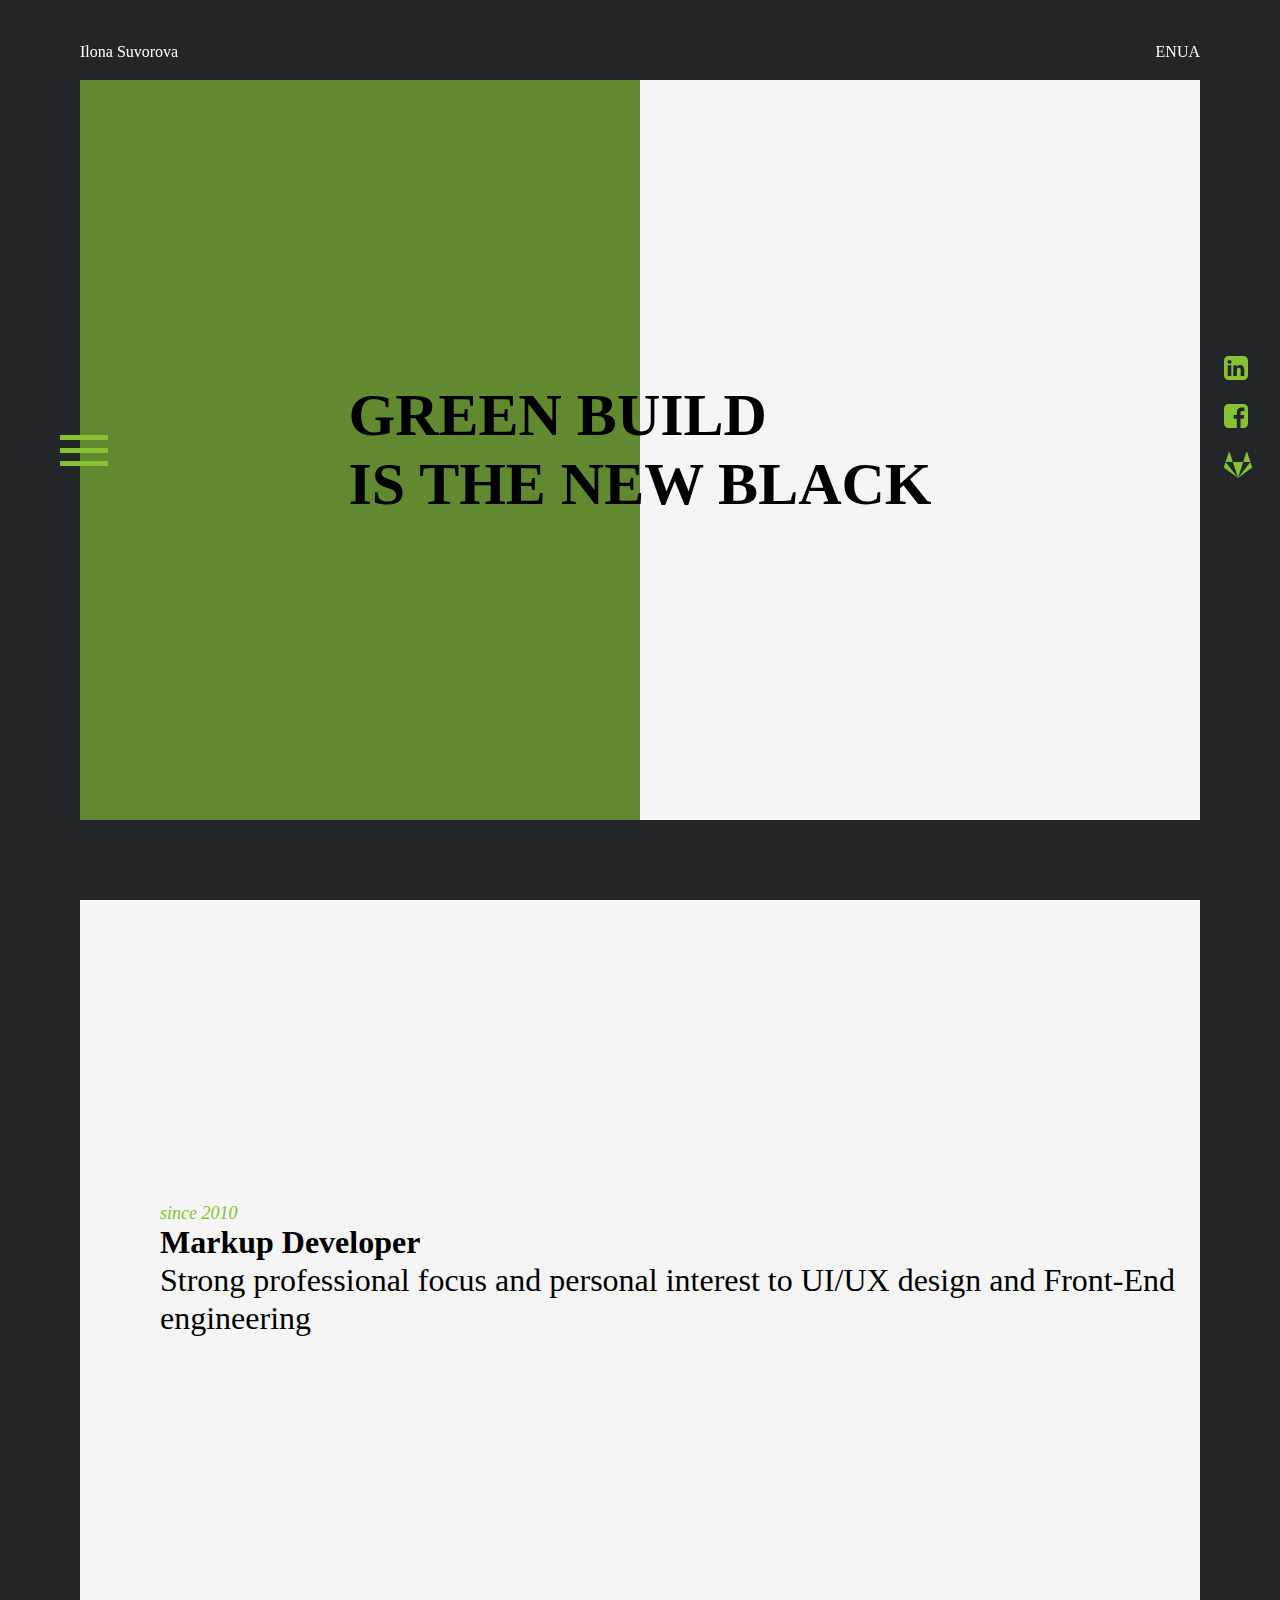
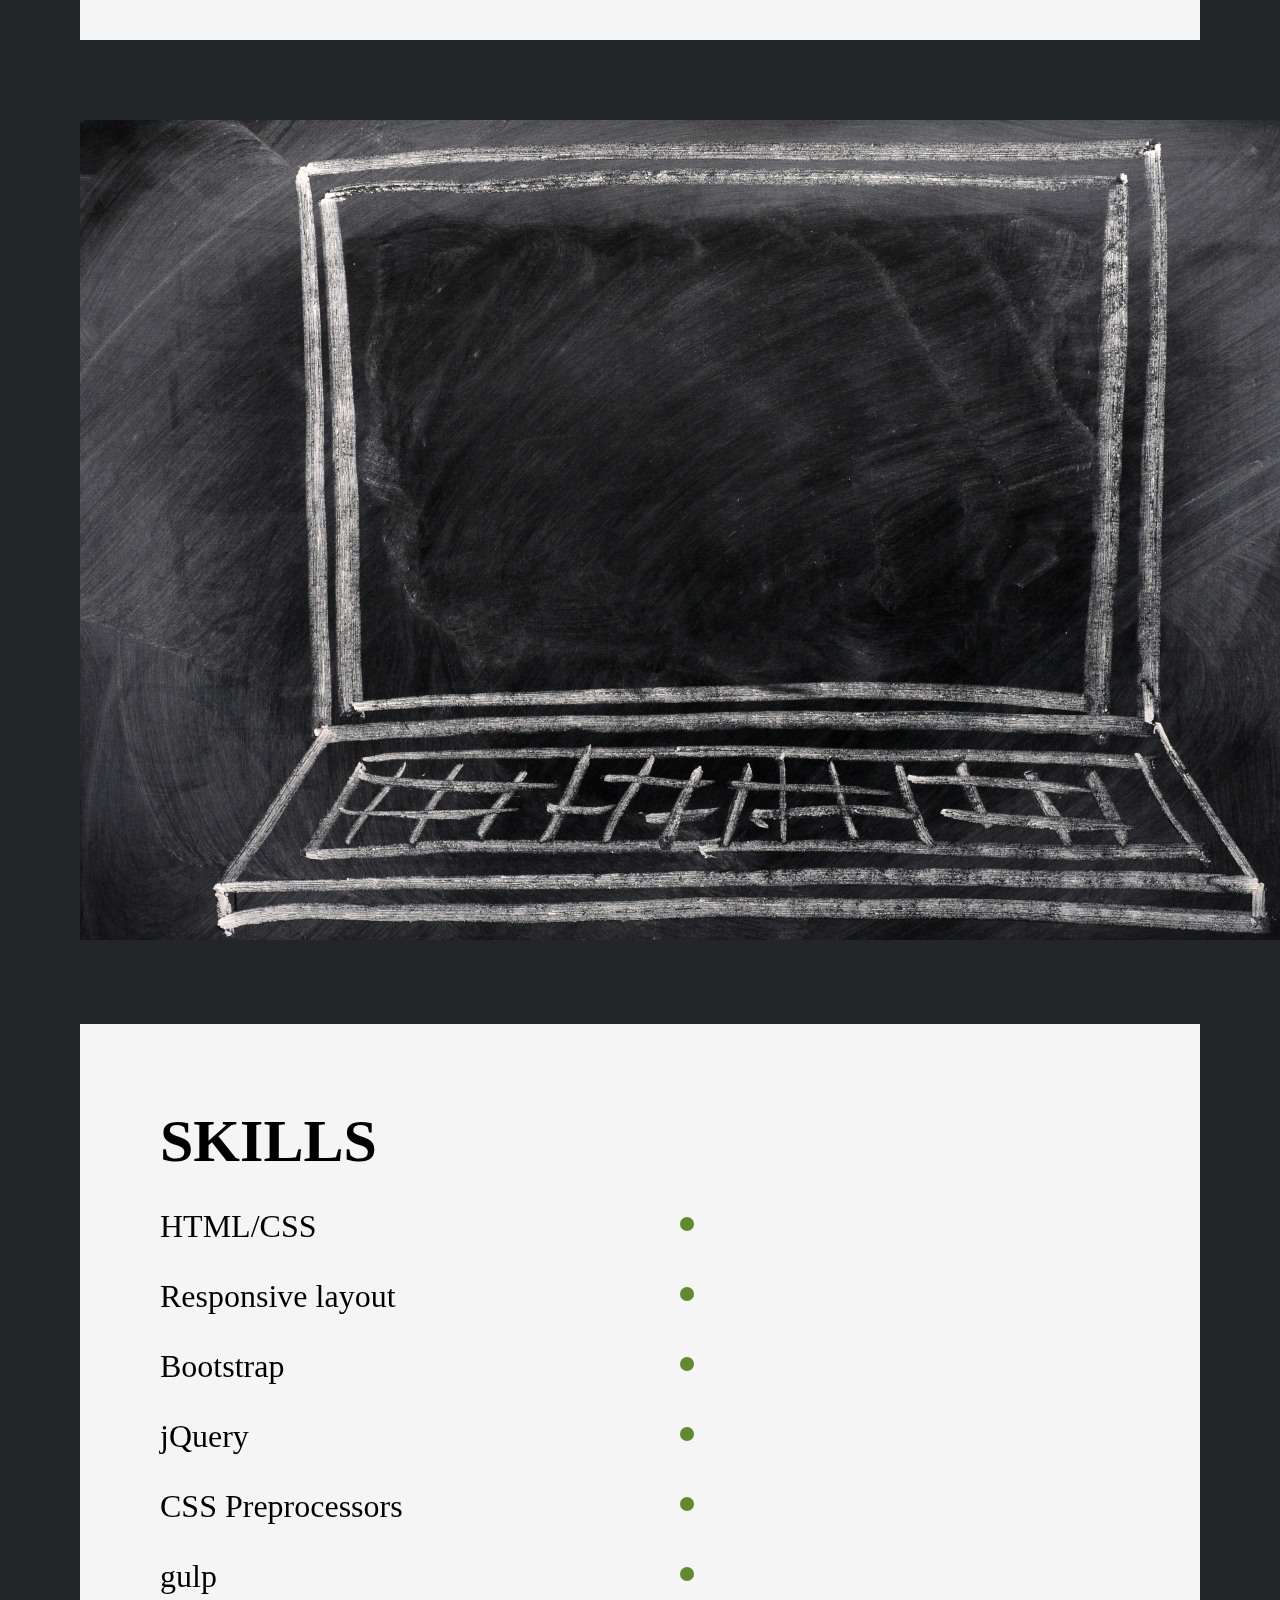
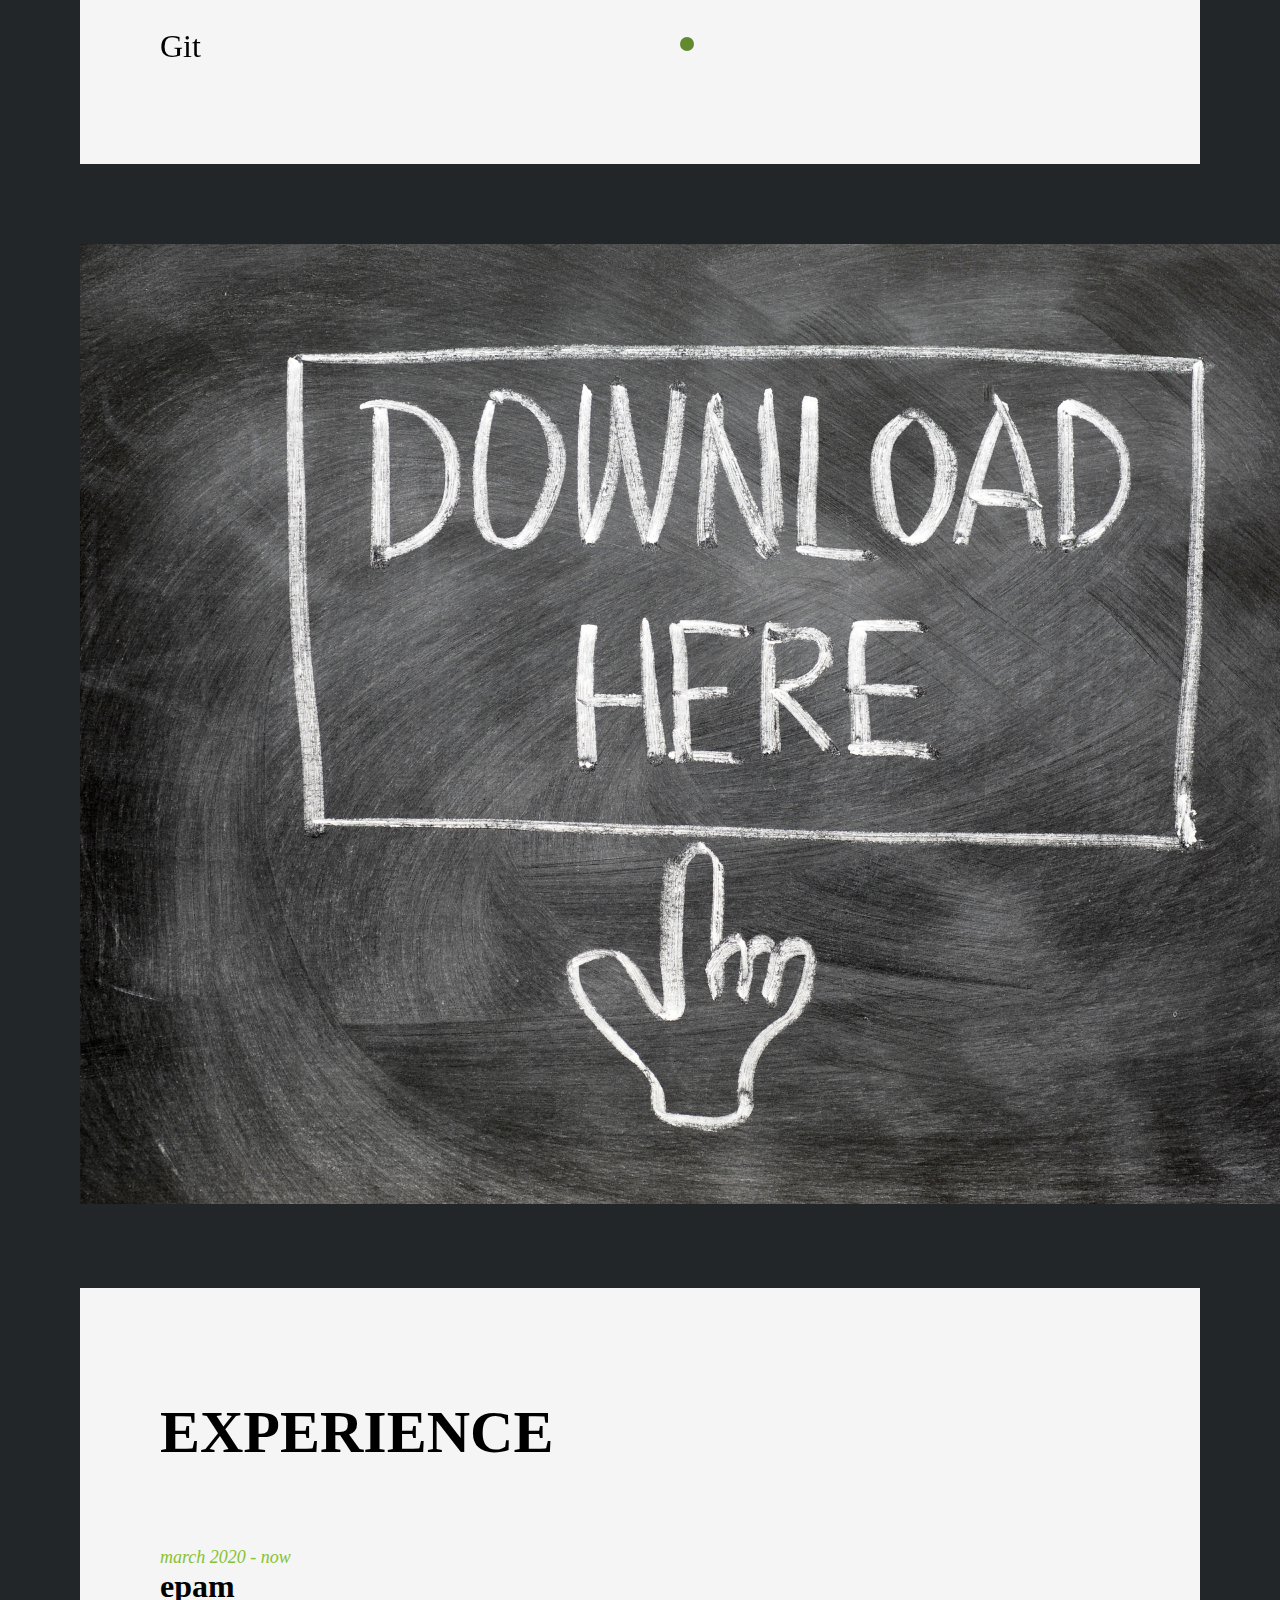
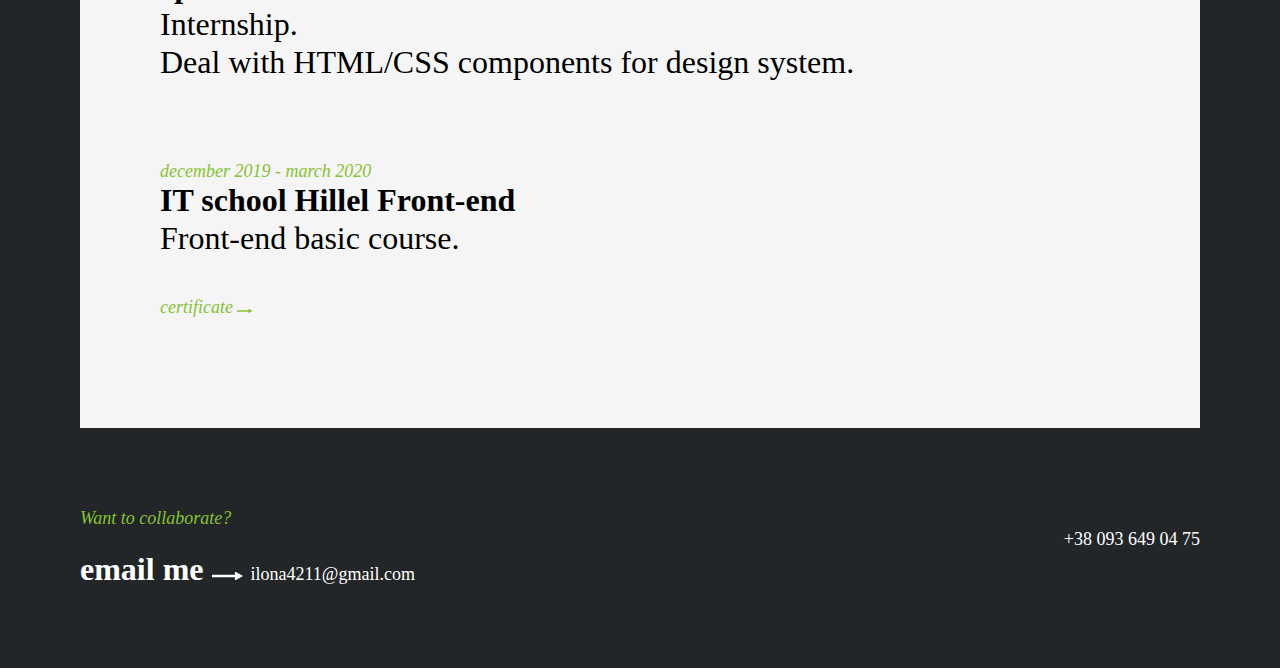
==== index.html @ 16c5c840 "no message" ====
<!DOCTYPE html>
<html>
    <head>
        <title>portfolio</title>
        <meta charset="utf-8">
        <link rel="stylesheet" href="css/style.css">
    </head>
    <body>
    <div class="main" id="main">
    <div class="wrapper wrapper-green wrapper-center">
        <div class="name">Ilona Suvorova</div>
        <div class="lang">
            <a class="" href="#">EN</a>
            <a class="" href="#">UA</a>
        </div>            
        <h1 class="title">
            GREEN BUILD <br>IS THE NEW BLACK
        </h1>
        <div class="nav-block">  
            <div class="logo-nav"><a class="logo" href="#"><img class="logo-img" src="img/Vector.svg" alt="linkedin"></a></div>
            <div class="logo-nav"><a class="logo" href="#"><img class="logo-img" src="img/facebook.svg" alt="facebook"></a></div>
            <div class="logo-nav"><a class="logo" href="#"><img class="logo-img" src="img/Vector2.svg" alt="Vector"></a></div>
        </div>
        <div class="burger" id="burger">
            <button class="btn-burger" id="btn-burger">
                <svg width="48" height="48" viewBox="0 0 48 48" fill="none">
                    <path d="M0 8H48V13H0V8Z" fill="#87C232"/>
                    <path d="M0 21H48V26H0V21Z" fill="#87C232"/>
                    <path d="M48 34H0V39H48V34Z" fill="#87C232"/>
                </svg>
            </button>
            <div class="dropdown">
                <button class="btn-close btn-hidden" id="btn-close">
                    <svg width="48" height="48" viewBox="0 0 48 48" fill="none">
                        <path fill-rule="evenodd" clip-rule="evenodd" d="M23.9996 19.9646L8.79676 4.76172L5.26123 8.29725L20.4641 23.5001L5.26136 38.7029L8.7969 42.2384L23.9996 27.0357L39.2024 42.2384L42.7379 38.7028L27.5352 23.5001L42.738 8.29726L39.2025 4.76173L23.9996 19.9646Z" fill="#87C232"/>
                    </svg>
                </button>
            </div>
                <nav class="nav-burger" id="nav-burger">
                    <div class="content-center">
                        <ul class="nav-list">
                            <li class="nav-item"><a href="#">Skills</a></li>
                            <li class="nav-item"><a href="#">Projects</a></li>
                            <li class="nav-item"><a href="#">Experience</a></li>
                         </ul>
                        <div class="info tel">
                            <a href="tel:+380936490475">+38 093 649 04 75</a></div>
                        <p class="info-txt info-collaborate">Want to collaborate?</p>
                        <p class="info-txt-mail info">email me
                        <img src="img/pfeill.svg" alt="pfeil">
                        <a href="mail:ilona4211@gmail.com">ilona4211@gmail.com</a>
                        </p>
                    </div>

                </nav>
                
         </div>
    </div> 
    <div class="wrapper">
        <div class="content-center">
        <p class="info-txt title-event">since 2010</p>
        <h2 class="title title-min">
            Markup Developer 
        </h2>
        <p class="text">Strong professional focus and personal interest to UI/UX design and Front-End engineering </p>
        </div>
    </div> 
    <div class="img"><img src="img/Depositphotos_156974368_xl-2015 1.png"></div>
    <div class="wrapper">
        <div class="content-center">
            <h1 class="title title-skills">SKILLS</h1>
            <ul class="text-line">
                <li class="text-skills"><a class="text" href="#">HTML/CSS</a></li>
                <li class="text-skills"><a class="text" href="#">Responsive layout</a></li>
                <li class="text-skills"><a class="text" href="#">Bootstrap</a></li>
                <li class="text-skills"><a class="text" href="#">jQuery</a></li>
                <li class="text-skills"><a class="text" href="#">CSS Preprocessors</a></li>
                <li class="text-skills"><a class="text" href="#">gulp</a></li>
                <li class="text-skills"><a class="text" href="#">Git</a></li>
            </ul>
        </div>  
    </div> 
    <div class="img"><img src="img/Rectangle4.png"></div>  
    <div class="wrapper">
        <div class="content-center">
            <h1 class="title title-experience">EXPERIENCE</h1>
            <div class="experience">
                <p class="info-txt title-event">march 2020 - now</p>
                <h2 class="title title-min">
                    epam 
                </h2>
                <p class="text">Internship.<br> Deal with HTML/CSS components for design system.</p>
            </div>
            <div class="experience">
                <p class="info-txt title-event">december 2019 - march 2020</p>
                <h2 class="title title-min">
                    IT school Hillel Front-end
                </h2>
                <p class="text">Front-end basic course.</p>
            </div>
            <p class="info-txt title-event">certificate
                <img src="img/Vector3.svg" alt="pfeil">
            </p>
        </div>
    </div> 
    </div>          
    <footer class="footer">
        <div class="info info-footer">
            <p class="info-txt p-color">Want to collaborate?</p>
            <a href="tel:+380936490475">+38 093 649 04 75</a>
        </div>
        <p class="info-txt-mail info mail-color">email me
        <img src="img/pfeil.svg" alt="pfeil">
        <a href="mail:ilona4211@gmail.com">ilona4211@gmail.com</a>
        </p>
    

    </footer>
        

    <script src="css/index.js"></script>
    </body>
</html>
---- css/style.css ----
*, *:before, *:after {
    box-sizing: border-box;
}
/* http://meyerweb.com/eric/tools/css/reset/ 
   v2.0 | 20110126
   License: none (public domain)
*/
html,
body,
div,
span,
applet,
object,
iframe,
h1,
h2,
h3,
h4,
h5,
h6,
p,
blockquote,
pre,
a,
abbr,
acronym,
address,
big,
cite,
code,
del,
dfn,
em,
img,
ins,
kbd,
q,
s,
samp,
small,
strike,
strong,
sub,
sup,
tt,
var,
b,
u,
i,
center,
dl,
dt,
dd,
ol,
ul,
li,
fieldset,
form,
label,
legend,
table,
caption,
tbody,
tfoot,
thead,
tr,
th,
td,
article,
aside,
canvas,
details,
embed,
figure,
figcaption,
footer,
header,
hgroup,
menu,
nav,
output,
ruby,
section,
summary,
time,
mark,
audio,
video {
  margin: 0;
  padding: 0;
  border: 0;
  font-size: 100%;
  font: inherit;
  vertical-align: baseline;
}
/* HTML5 display-role reset for older browsers */
article,
aside,
details,
figcaption,
figure,
footer,
header,
hgroup,
menu,
nav,
section {
  display: block;
}
ol,
ul {
  list-style: none;
}
blockquote,
q {
  quotes: none;
}
blockquote:before,
blockquote:after,
q:before,
q:after {
  content: "";
  content: none;
}
table {
  border-collapse: collapse;
  border-spacing: 0;
}
a{
  text-decoration: none;
}
body{
  background: #222629;
  position: relative;
}
.wrapper{
  min-height: calc(100vh - 160px);
  background: #F5F5F5;
  margin: 80px;
  

}
.wrapper-green{
  background: linear-gradient(to right, #618930 50%, #F5F5F5 50%);
}
.wrapper-center{
  display: flex;
  justify-content: center;
  align-items: center;
}
.main-nav-open .wrapper{
  padding-left: calc(50% - 80px);
}

.name{
  position: fixed;
  top: 43px;
  left: 80px;
  color: #FFFFFF;
}
.lang{
  display: flex;
  position: fixed;
  top:43px;
  right: 80px;
}
.lang a{
  color: #FFFFFF;
}
.title{
  font-family: 'Barlow Condensed';
  font-weight: 700;
  font-size: 60px;
  
}
.nav-block{
position: fixed;
right: 28px;
top: calc(50vh - 80px - 24px);
}
.logo-nav{
  padding: 10px 0;
}
.btn-burger{
  position: fixed;
  left: 54px;
  top: calc(50vh - 24px);
  background-color: transparent;
  border: none;
  z-index: 10;
}
.btn-close {
  position: fixed;
  left: 6px;
  top: calc(50vh - 24px);
  background-color: transparent;
  border: none;
}
.btn-hidden{
display: none;
}
.nav-burger{
  position: fixed;
  top: 80px;
  left: 80px;
  min-height: calc(100vh - 160px);
  width: calc(50% - 80px);
  background: #618930;
  display: none;
  
}
.nav-burger-show{
  display: block;
}
.content-center{
  min-height: calc(100vh - 160px);
  display: flex;
  flex-direction: column;
  justify-content: center;
  margin-left: 80px;
}
.nav-item a ,.info-txt-mail 
{
  font-family: 'Barlow Condensed';
  font-style: normal;
  font-weight: 700;
  font-size: 32px;
  line-height: 38px;
  color: #272822;
}
.nav-item{
  padding: 16px 0;
}
.tel{
  padding: 80px 0;
}
.info a{
  color: #FFFFFF;
  font-family: 'Raleway';
  font-weight: 400;
  font-size: 18px;
  line-height: 21px;
}
.info-txt{
  font-family: 'Raleway';
  font-style: italic;
  font-weight: 400;
  font-size: 18px;
  line-height: 21px;
  color: #FFFFFF;
}
.info-collaborate{
  padding-bottom: 16px;
}
.title-event{
  color: #87C232;
}
.title-min{
  font-size: 32px;
}
.text{
  font-family: 'Raleway';
  font-style: normal;
  font-weight: 400;
  font-size: 32px;
  line-height: 38px;
  color: #000000;
}
.img {
  max-width: calc(100% - 160px);
  margin: 0 80px;
  
}
.title-skills{
  padding-bottom: 15px;
}
.text-skills{
  padding: 16px 0;
}
.text-skills a{
  position: relative;
}
.text-skills a::before{
  content: "";
  width: 14px;
  height: 14px;
  border-radius: 50%;
  background: #618930;
  position: absolute;
  left: 520px;
  top: 9px;
}
.title-experience{
  padding-bottom: 40px;
}
.experience{
  padding: 40px 0;
}
.footer{
  margin: 0 80px 80px;
}
.p-color{
  color: #87C232;
}
.mail-color{
  color: #FFFFFF;
}
.info-footer{
  display: flex;
 flex-direction:column;
}
.info-footer a{
  align-self: flex-end;
}
@media only screen and (min-width: 768px) and (max-width: 1025px){
  .text-skills a::before{
    left: 320px;
  }
}
@media only screen and (max-width: 767px){

}
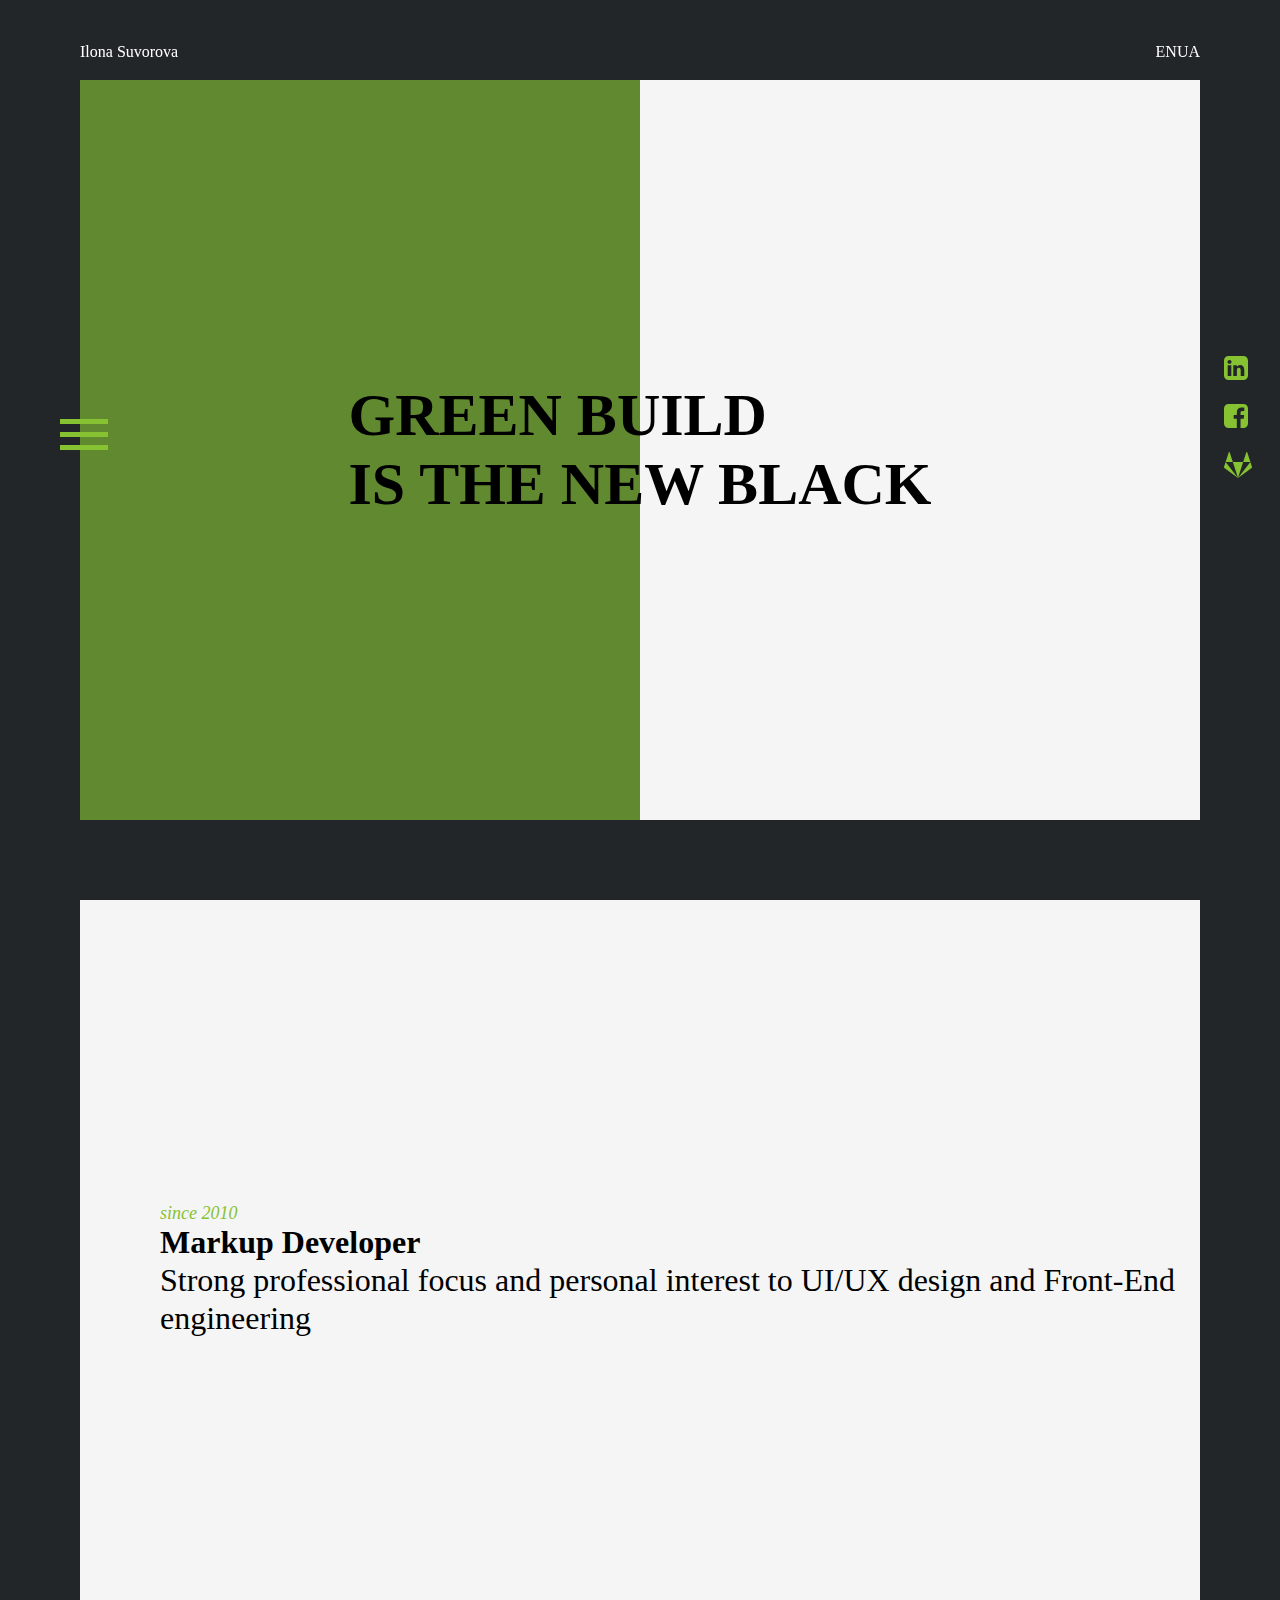
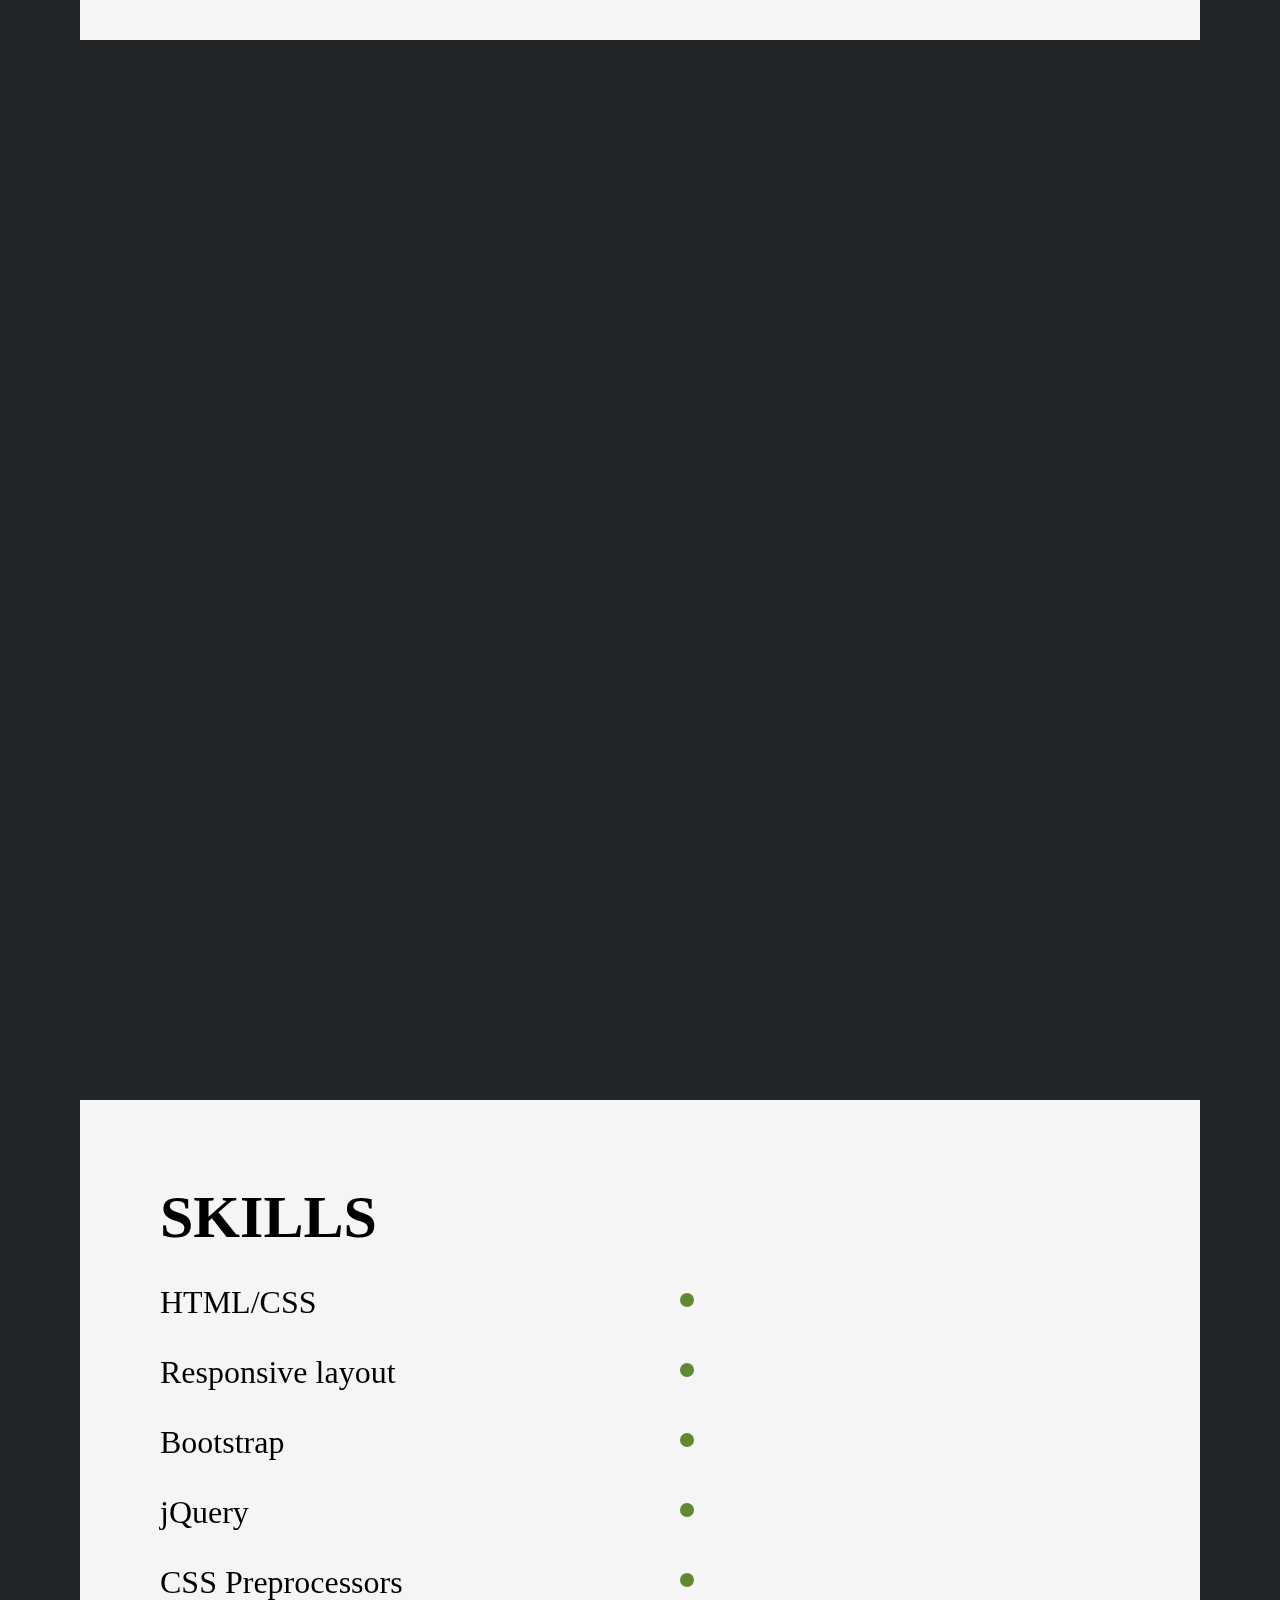
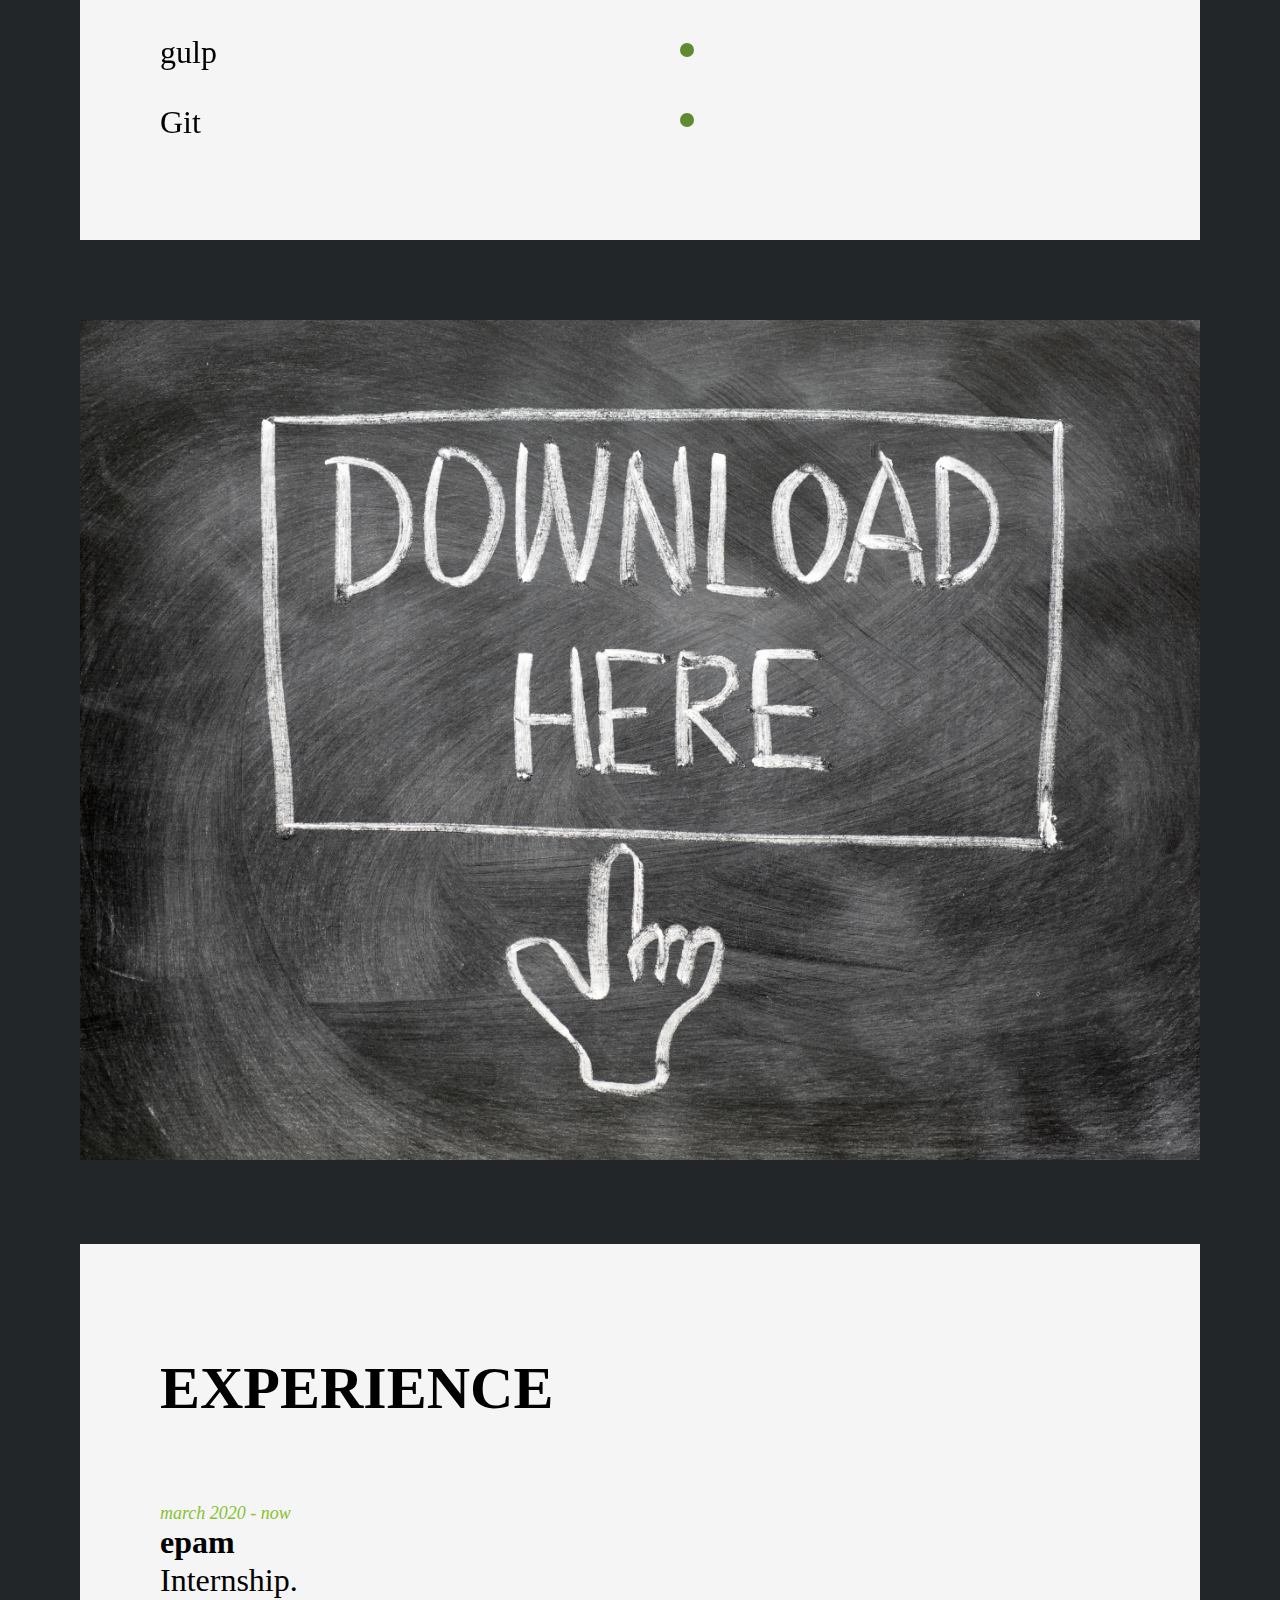
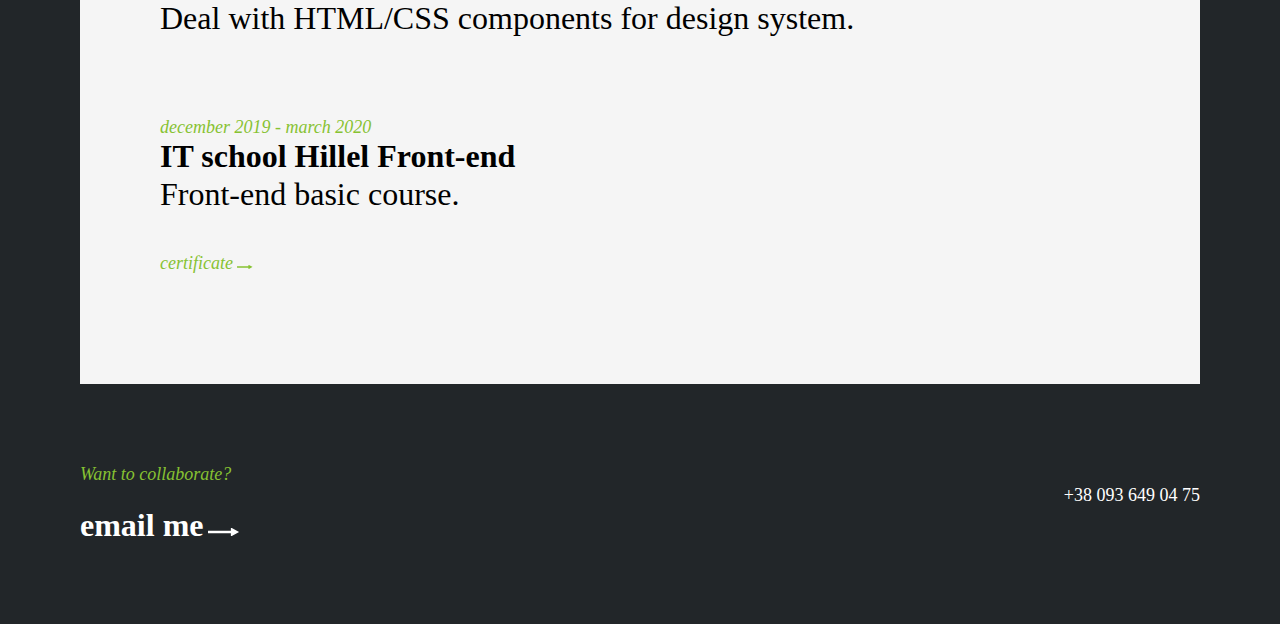
==== commit ea591c0f: "no message" ====
--- a/index.html
+++ b/index.html
@@ -6,7 +6,7 @@
         <link rel="stylesheet" href="css/style.css">
     </head>
     <body>
-    <div class="main" id="main">
+<div class="main" id="main">
     <div class="wrapper wrapper-green wrapper-center">
         <div class="name">Ilona Suvorova</div>
         <div class="lang">
@@ -39,36 +39,38 @@
                 <nav class="nav-burger" id="nav-burger">
                     <div class="content-center">
                         <ul class="nav-list">
-                            <li class="nav-item"><a href="#">Skills</a></li>
-                            <li class="nav-item"><a href="#">Projects</a></li>
-                            <li class="nav-item"><a href="#">Experience</a></li>
+                            <li class="nav-item"><a href="#skills">Skills</a></li>
+                            <li class="nav-item"><a href="#projects">Projects</a></li>
+                            <li class="nav-item"><a href="#experience">Experience</a></li>
                          </ul>
                         <div class="info tel">
                             <a href="tel:+380936490475">+38 093 649 04 75</a></div>
-                        <p class="info-txt info-collaborate">Want to collaborate?</p>
-                        <p class="info-txt-mail info">email me
-                        <img src="img/pfeill.svg" alt="pfeil">
-                        <a href="mail:ilona4211@gmail.com">ilona4211@gmail.com</a>
-                        </p>
+                            <p class="info-txt info-collaborate">Want to collaborate?</p>
+                        
+                            <div><a class="info-txt-mail info" href="mailto:ilona4211@gmail.com">email me</a>
+                            <img src="img/pfeill.svg" alt="pfeil"></div>
                     </div>
 
                 </nav>
                 
          </div>
     </div> 
+</div>  
     <div class="wrapper">
         <div class="content-center">
         <p class="info-txt title-event">since 2010</p>
-        <h2 class="title title-min">
+        <h2 class="title-min">
             Markup Developer 
         </h2>
         <p class="text">Strong professional focus and personal interest to UI/UX design and Front-End engineering </p>
         </div>
     </div> 
-    <div class="img"><img src="img/Depositphotos_156974368_xl-2015 1.png"></div>
+    <div class="img-wrapper">
+        <div class="paralax img-notebook"></div>
+    </div>
     <div class="wrapper">
         <div class="content-center">
-            <h1 class="title title-skills">SKILLS</h1>
+            <h2 class="title-skills" id="skills">SKILLS</h2>
             <ul class="text-line">
                 <li class="text-skills"><a class="text" href="#">HTML/CSS</a></li>
                 <li class="text-skills"><a class="text" href="#">Responsive layout</a></li>
@@ -80,13 +82,38 @@
             </ul>
         </div>  
     </div> 
-    <div class="img"><img src="img/Rectangle4.png"></div>  
+    <div class="img-wrapper" id="img-wrapper">
+    <img class="img-download" id="projects" src="img/Rectangle4.png">
+    </div>
+    <div class="wrapper wrapper-black" id="wrapper-black">
+        <div class="content-center">
+            <h1 class="title-projects">PROJECTS</h1>
+            <div class="projects">
+                <h2 class="title-min title-white">
+                    Mylib
+                </h2>
+                <p class="text text-white">Component library with html and css code examples</p>
+                <a class="info-txt title-event">gitlab
+                    <img src="img/Vector3.svg" alt="pfeil">
+                </a>
+            </div>
+            <div class="projects">
+                <h2 class="title-min title-white">
+                    Adaptive Layout Example
+                </h2>
+                <p class="text text-white">html page with burger menu</p>
+                <a class="info-txt title-event">gitlab
+                    <img src="img/Vector3.svg" alt="pfeil">
+                </a>
+            </div>
+        </div>
+    </div>
     <div class="wrapper">
         <div class="content-center">
-            <h1 class="title title-experience">EXPERIENCE</h1>
+            <h1 class="title-experience" id="experience">EXPERIENCE</h1>
             <div class="experience">
                 <p class="info-txt title-event">march 2020 - now</p>
-                <h2 class="title title-min">
+                <h2 class="title-min">
                     epam 
                 </h2>
                 <p class="text">Internship.<br> Deal with HTML/CSS components for design system.</p>
@@ -103,18 +130,14 @@
             </p>
         </div>
     </div> 
-    </div>          
+           
     <footer class="footer">
         <div class="info info-footer">
             <p class="info-txt p-color">Want to collaborate?</p>
             <a href="tel:+380936490475">+38 093 649 04 75</a>
         </div>
-        <p class="info-txt-mail info mail-color">email me
+        <a class="info-txt-mail info mail-color" href="mailto:ilona4211@gmail.com">email me</a>
         <img src="img/pfeil.svg" alt="pfeil">
-        <a href="mail:ilona4211@gmail.com">ilona4211@gmail.com</a>
-        </p>
-    
-
     </footer>
         
 
--- a/css/style.css
+++ b/css/style.css
@@ -129,6 +129,12 @@
 a{
   text-decoration: none;
 }
+h1,h2,h3,h4,h5,h6{
+  font-family: 'Barlow Condensed';
+  font-style: normal;
+  font-weight: 700;
+  font-size: 60px;
+}
 body{
   background: #222629;
   position: relative;
@@ -167,12 +173,6 @@
 .lang a{
   color: #FFFFFF;
 }
-.title{
-  font-family: 'Barlow Condensed';
-  font-weight: 700;
-  font-size: 60px;
-  
-}
 .nav-block{
 position: fixed;
 right: 28px;
@@ -182,17 +182,17 @@
   padding: 10px 0;
 }
 .btn-burger{
-  position: fixed;
+  position: absolute;
   left: 54px;
-  top: calc(50vh - 24px);
+  top: calc(50vh - 120px);
   background-color: transparent;
   border: none;
   z-index: 10;
 }
 .btn-close {
-  position: fixed;
+  position: absolute;
   left: 6px;
-  top: calc(50vh - 24px);
+  top: calc(50vh - 120px);
   background-color: transparent;
   border: none;
 }
@@ -200,8 +200,8 @@
 display: none;
 }
 .nav-burger{
-  position: fixed;
-  top: 80px;
+  position: absolute;
+  top: 0px;
   left: 80px;
   min-height: calc(100vh - 160px);
   width: calc(50% - 80px);
@@ -266,10 +266,50 @@
   line-height: 38px;
   color: #000000;
 }
-.img {
-  max-width: calc(100% - 160px);
+.img-notebook{
+  background: url("../img/Depositphotos_156974368_xl-2015\ 1.png")
+}
+.img-download{
+  width: 100%;
+}
+/* .img-paralax{
+  background: url("../img/Rectangle4.png");
+} */
+.paralax{
+  width: 100%;
+  height: 100vh;
+  background-attachment: fixed;
+  background-position: center;
+  background-repeat: no-repeat;
+  background-size: cover;
+}
+.wrapper-black{
+  background: #222629;
+  display: none;
+}
+.wrapper-black-show{
+display: block;
+}
+.img-wrapper{
+  min-height: calc(100vh - 160px);
   margin: 0 80px;
-  
+}
+.img-wrapper-hide{
+  display: none;
+}
+.title-projects{
+  color: #618930;
+}
+.projects{
+  padding: 50px 0;
+}
+.title-white{
+  color: #FFFFFF;
+  margin-bottom: 20px;
+}
+.text-white{
+  color: #FFFFFF;
+  margin-bottom: 10px;
 }
 .title-skills{
   padding-bottom: 15px;
@@ -290,6 +330,9 @@
   left: 520px;
   top: 9px;
 }
+.text-skills a::before :hover{
+  transform: translateX(60px);
+}
 .title-experience{
   padding-bottom: 40px;
 }
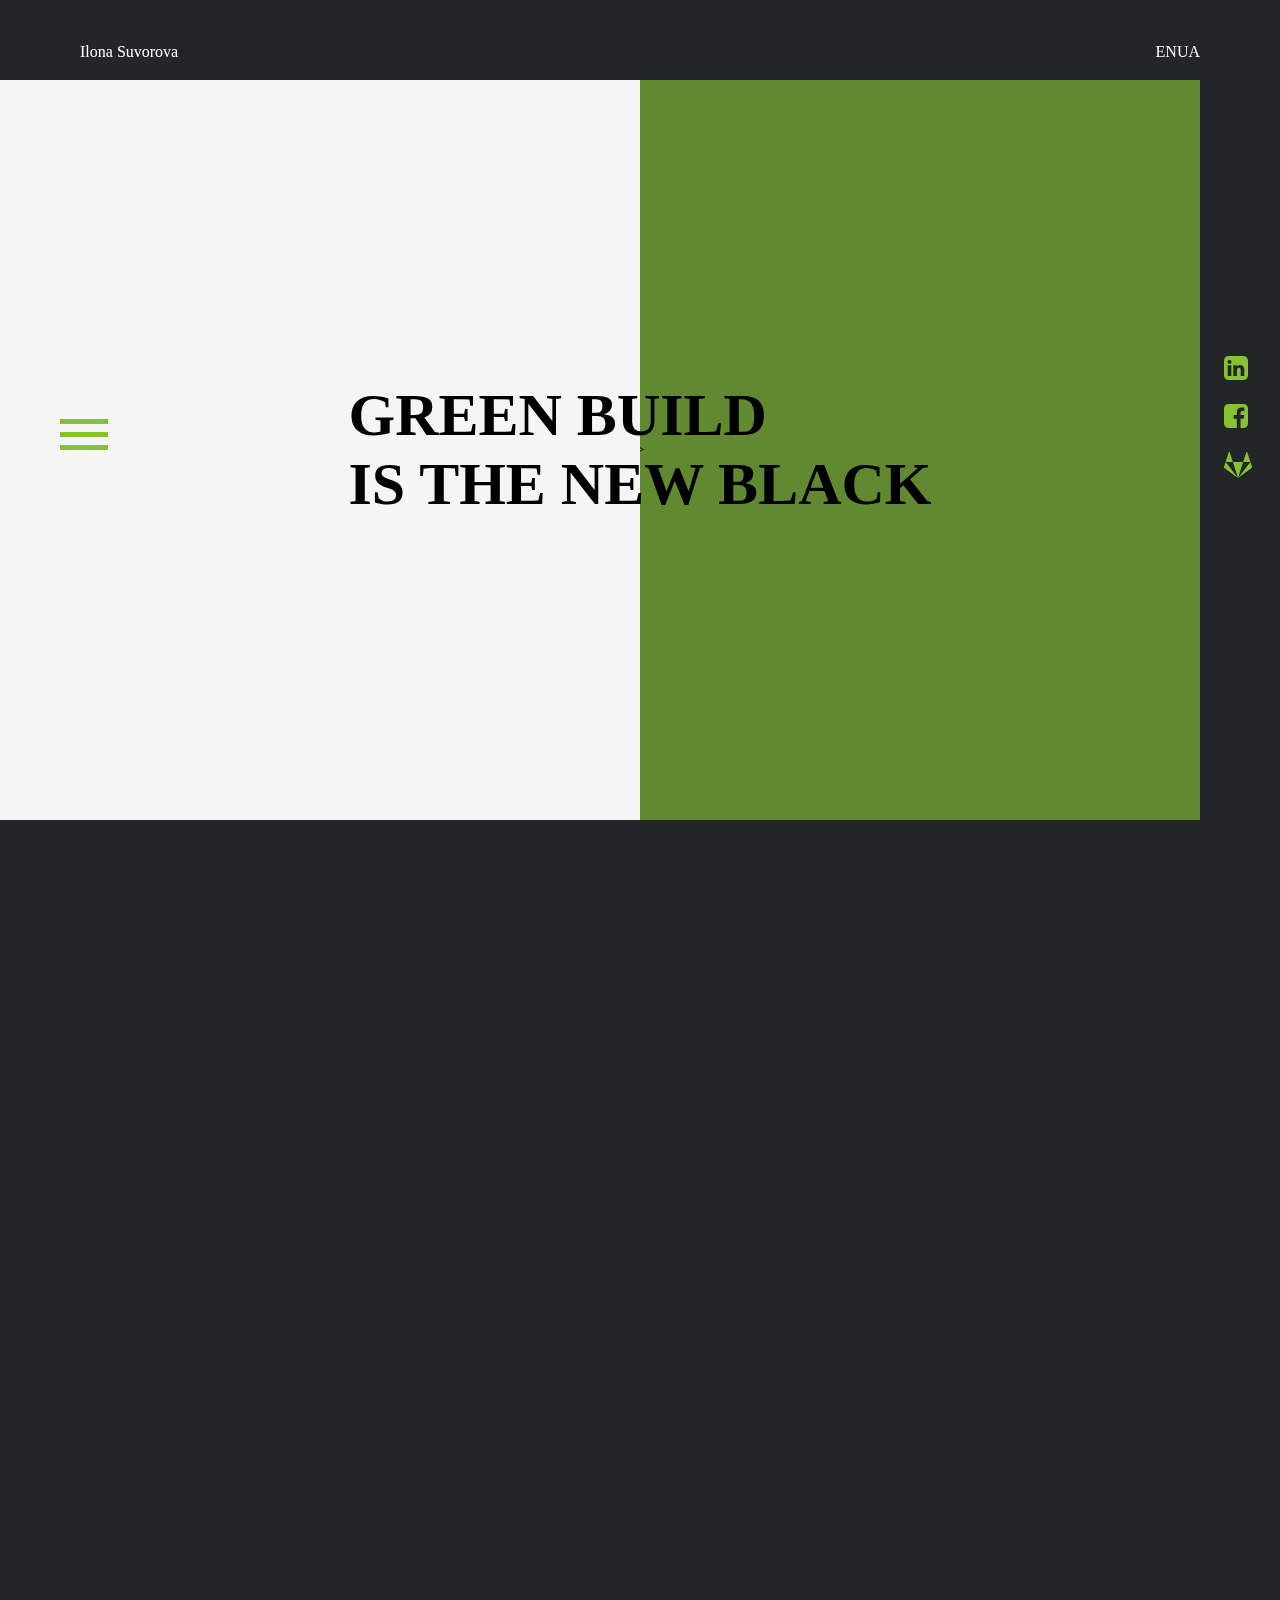
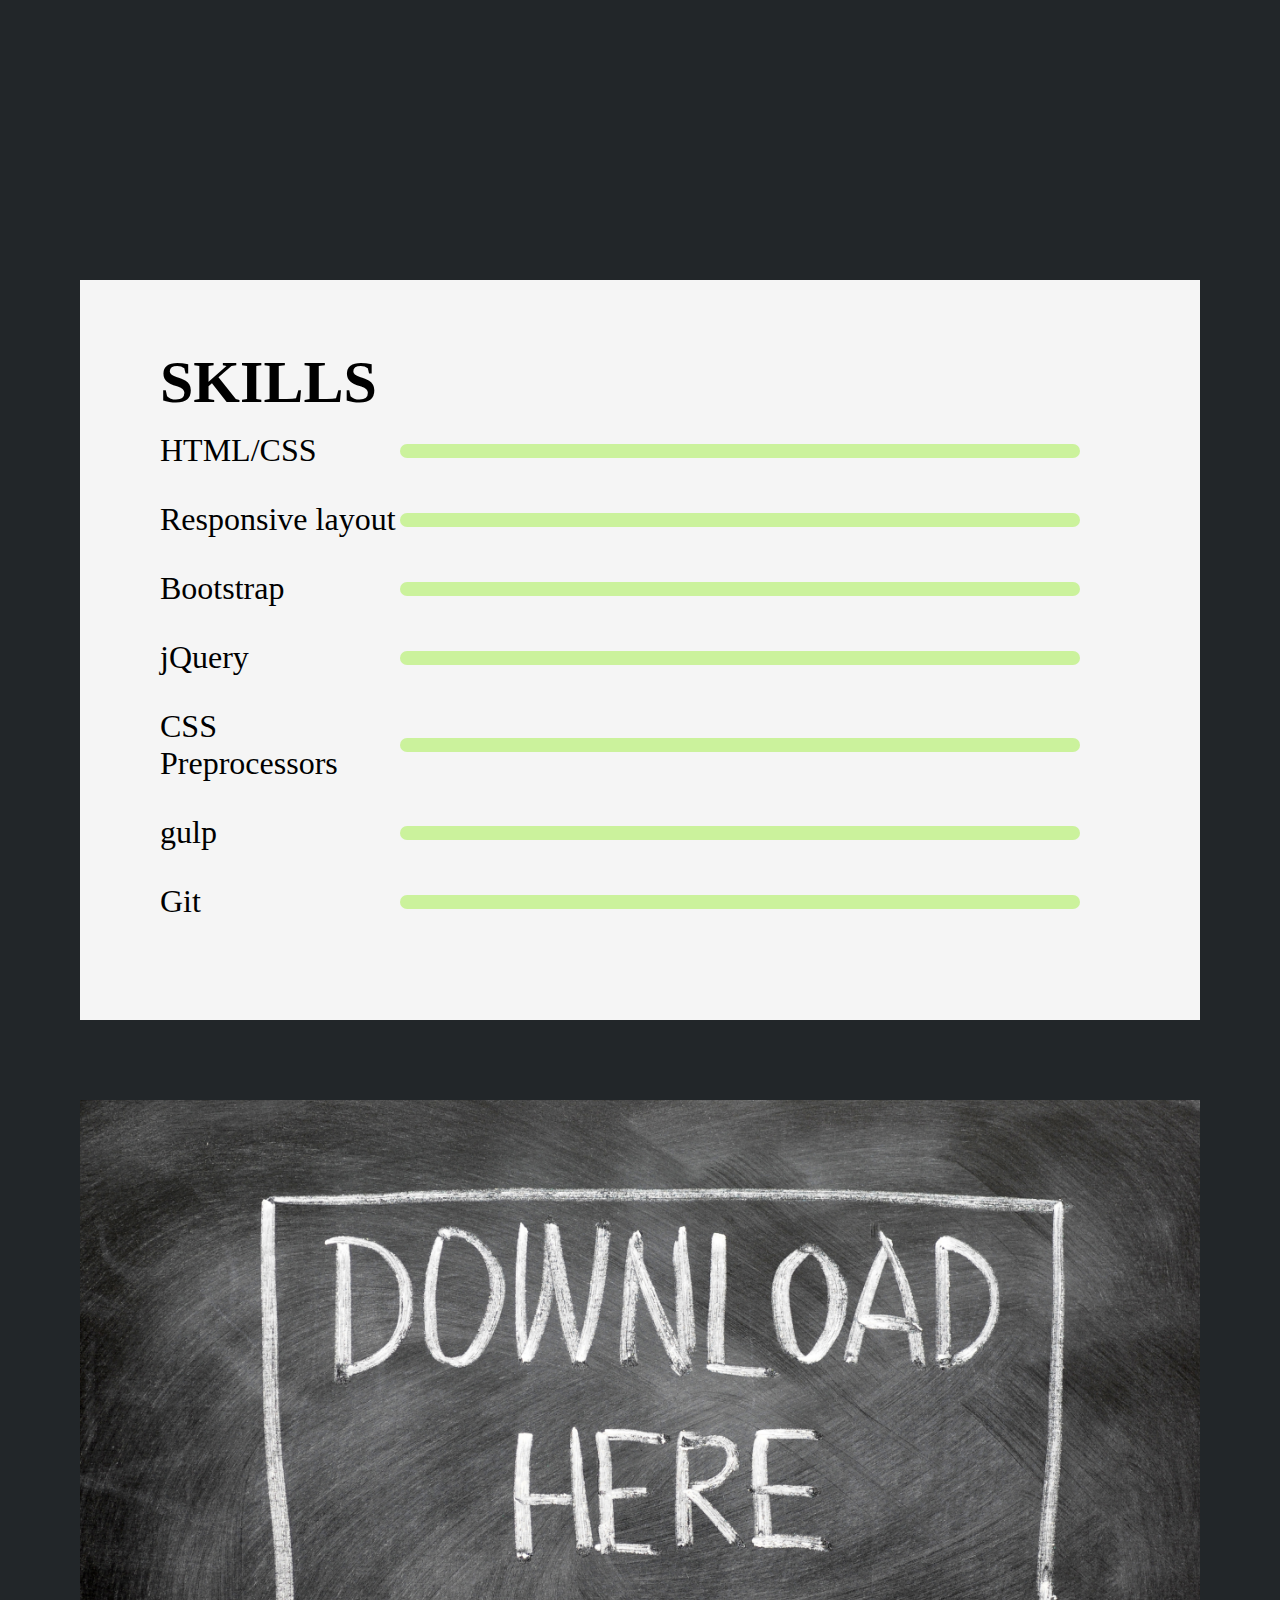
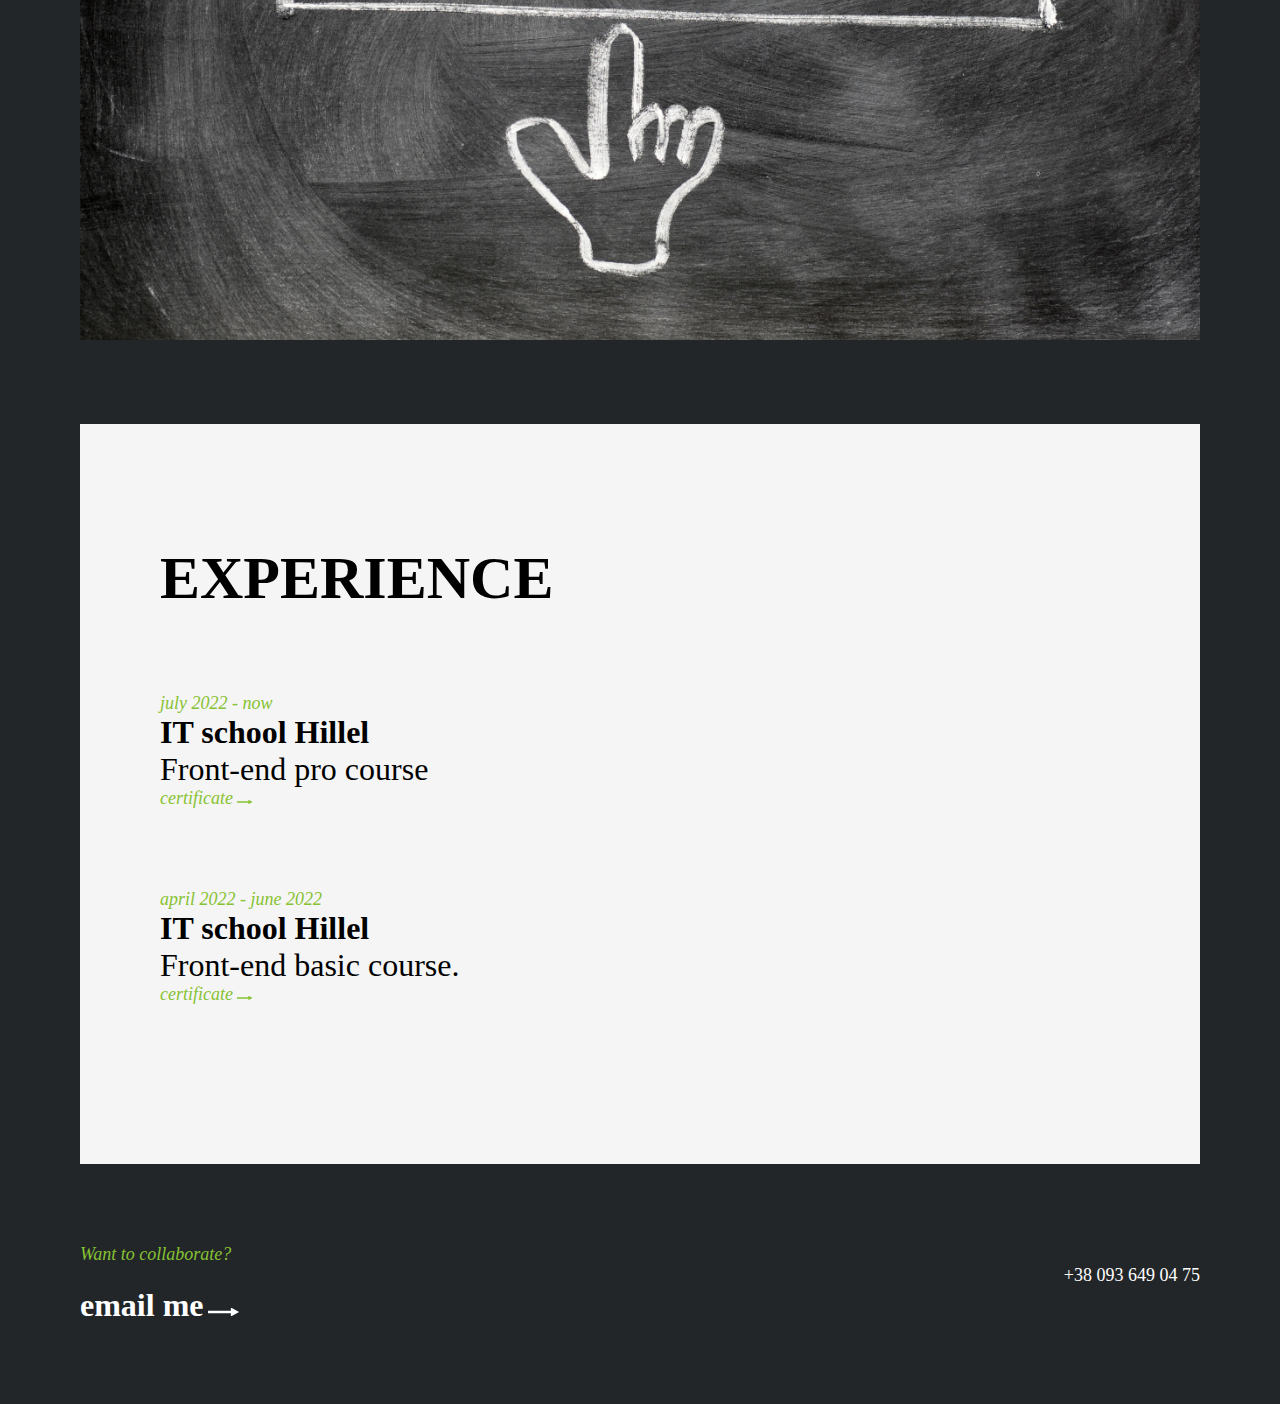
==== commit 435b115f: "no message" ====
--- a/index.html
+++ b/index.html
@@ -12,10 +12,22 @@
         <div class="lang">
             <a class="" href="#">EN</a>
             <a class="" href="#">UA</a>
-        </div>            
+        </div> 
+        <div class="first__title">         
         <h1 class="title">
             GREEN BUILD <br>IS THE NEW BLACK
         </h1>
+        </div>>
+        <div class="first__page">
+        <div class="content-center welcome__page_content">
+            <div class="title-content"><p class="info-txt title-event">since 2022</p>
+            <h2 class="title-min">
+                Markup Developer 
+            </h2>
+            </div>
+            <p class="text">Strong professional focus<br> and personal interest<br>Front-End engineering </p>
+            </div>  
+        </div>
         <div class="nav-block">  
             <div class="logo-nav"><a class="logo" href="#"><img class="logo-img" src="img/Vector.svg" alt="linkedin"></a></div>
             <div class="logo-nav"><a class="logo" href="#"><img class="logo-img" src="img/facebook.svg" alt="facebook"></a></div>
@@ -56,30 +68,54 @@
          </div>
     </div> 
 </div>  
+<div class="img-wrapper">
+    <div class="paralax"></div>
+</div>
     <div class="wrapper">
-        <div class="content-center">
-        <p class="info-txt title-event">since 2010</p>
-        <h2 class="title-min">
-            Markup Developer 
-        </h2>
-        <p class="text">Strong professional focus and personal interest to UI/UX design and Front-End engineering </p>
-        </div>
-    </div> 
-    <div class="img-wrapper">
-        <div class="paralax img-notebook"></div>
-    </div>
-    <div class="wrapper">
-        <div class="content-center">
-            <h2 class="title-skills" id="skills">SKILLS</h2>
-            <ul class="text-line">
-                <li class="text-skills"><a class="text" href="#">HTML/CSS</a></li>
-                <li class="text-skills"><a class="text" href="#">Responsive layout</a></li>
-                <li class="text-skills"><a class="text" href="#">Bootstrap</a></li>
-                <li class="text-skills"><a class="text" href="#">jQuery</a></li>
-                <li class="text-skills"><a class="text" href="#">CSS Preprocessors</a></li>
-                <li class="text-skills"><a class="text" href="#">gulp</a></li>
-                <li class="text-skills"><a class="text" href="#">Git</a></li>
-            </ul>
+        <div class="content-center skills-block" id="skills">
+            <h2 class="title-skills">SKILLS</h2>
+            <div class="skill">
+                <span class="text">HTML/CSS</span>
+                <div class="skill__bar">
+                    <div class="skill__bar_per" style="width: 95%"></div>
+                </div>  
+            </div>
+            <div class="skill">
+                <span class="text">Responsive layout</span>
+                <div class="skill__bar">
+                    <div class="skill__bar_per" style="width: 80%"></div>
+                </div>
+            </div>
+            <div class="skill">
+                <span class="text">Bootstrap</span>
+                <div class="skill__bar">
+                    <div class="skill__bar_per wow" style="width: 75%"></div>
+                </div>
+            </div>
+            <div class="skill">
+                <span class="text">jQuery</span>
+                <div class="skill__bar">
+                    <div class="skill__bar_per wow" style="width: 60%"></div>
+                </div>
+            </div>
+            <div class="skill">
+                <span class="text">CSS Preprocessors</span>
+                <div class="skill__bar">
+                    <div class="skill__bar_per" style="width: 85%"></div>
+                </div>
+            </div>
+            <div class="skill">
+                <span class="text">gulp</span>
+                <div class="skill__bar">
+                    <div class="skill__bar_per" style="width: 60%"></div>
+                </div>
+            </div>
+            <div class="skill">
+                <span class="text">Git</span>
+                <div class="skill__bar">
+                    <div class="skill__bar_per" style="width: 85%"></div>
+                </div>
+            </div>
         </div>  
     </div> 
     <div class="img-wrapper" id="img-wrapper">
@@ -112,22 +148,27 @@
         <div class="content-center">
             <h1 class="title-experience" id="experience">EXPERIENCE</h1>
             <div class="experience">
-                <p class="info-txt title-event">march 2020 - now</p>
+                <p class="info-txt title-event">july 2022 - now</p>
                 <h2 class="title-min">
-                    epam 
-                </h2>
-                <p class="text">Internship.<br> Deal with HTML/CSS components for design system.</p>
-            </div>
+                    IT school Hillel 
+                </h2>
+                <p class="text">Front-end pro course</p>
+                <p class="info-txt title-event">certificate
+                    <img src="img/Vector3.svg" alt="pfeil">
+                </p>
+            </div>
+           
             <div class="experience">
-                <p class="info-txt title-event">december 2019 - march 2020</p>
+                <p class="info-txt title-event">april 2022 - june 2022</p>
                 <h2 class="title title-min">
-                    IT school Hillel Front-end
+                    IT school Hillel
                 </h2>
                 <p class="text">Front-end basic course.</p>
-            </div>
-            <p class="info-txt title-event">certificate
-                <img src="img/Vector3.svg" alt="pfeil">
-            </p>
+                <p class="info-txt title-event">certificate
+                    <img src="img/Vector3.svg" alt="pfeil">
+                </p>
+            </div>
+            
         </div>
     </div> 
            
@@ -140,7 +181,21 @@
         <img src="img/pfeil.svg" alt="pfeil">
     </footer>
         
-
+    <script type="text/javascript" src="jquery.js"></script>
+    <script type="text/javascript">
+        $(document).ready(function() {
+        var windowHeight = $(window).height();
+        $(document).on('scroll', function() {
+            $('.skills-block').each(function() {
+            var self = $(this),
+                height = self.offset().top + self.height() / 2 - windowHeight / 2;
+            if ($(document).scrollTop() >= height) {
+                self.addClass('active');
+            }
+            });
+        });
+        });
+    </script>
     <script src="css/index.js"></script>
     </body>
 </html>--- a/css/style.css
+++ b/css/style.css
@@ -143,19 +143,21 @@
   min-height: calc(100vh - 160px);
   background: #F5F5F5;
   margin: 80px;
+  z-index: 9;
   
 
 }
 .wrapper-green{
-  background: linear-gradient(to right, #618930 50%, #F5F5F5 50%);
-}
+  background: linear-gradient(to right,#F5F5F5  50%, #618930 50%);
+}
+
 .wrapper-center{
   display: flex;
   justify-content: center;
   align-items: center;
 }
 .main-nav-open .wrapper{
-  padding-left: calc(50% - 80px);
+  padding-left: 50%;
 }
 
 .name{
@@ -212,12 +214,68 @@
 .nav-burger-show{
   display: block;
 }
+
+.first__title{
+z-index: 2;
+position: absolute;
+-webkit-animation: title-change 2.5s linear;
+          animation: title-change 2.5s linear;
+  -webkit-animation-fill-mode: forwards;
+          animation-fill-mode: forwards;
+  -webkit-animation-delay: 2s;
+          animation-delay: 2s;
+ }
+ @-webkit-keyframes title-change {
+  100% {
+    opacity: 0;
+    transform: translateX(100%);
+  }
+}
+
+@keyframes title-change {
+  100% {
+    opacity: 0;
+    transform: translateX(100%);
+  }
+}
+ 
+.first__page {
+  position: absolute;
+  top: 0;
+  height: calc(100vh - 160px);
+  width: calc(100% - 160px);
+  margin: 0 80px;
+  background: #F5F5F5;
+  left: calc(-50% + 80px);
+  text-align: left;
+  -webkit-animation: page-change 2.5s linear;
+          animation: page-change 2.5s linear;
+  -webkit-animation-fill-mode: forwards;
+          animation-fill-mode: forwards;
+  -webkit-animation-delay: 2s;
+          animation-delay: 2s;
+  transition-duration: 2s;
+}
+@-webkit-keyframes page-change {
+  80%, 100% {
+    transform: translateX(50%);
+  }
+}
+
+@keyframes page-change {
+  80%, 100% {
+    transform: translateX(50%);
+  }
+}
 .content-center{
   min-height: calc(100vh - 160px);
   display: flex;
   flex-direction: column;
   justify-content: center;
-  margin-left: 80px;
+  margin: 0 80px 0 80px;
+}
+.title-content{
+  padding-bottom: 20px;
 }
 .nav-item a ,.info-txt-mail 
 {
@@ -263,20 +321,14 @@
   font-style: normal;
   font-weight: 400;
   font-size: 32px;
-  line-height: 38px;
   color: #000000;
 }
-.img-notebook{
-  background: url("../img/Depositphotos_156974368_xl-2015\ 1.png")
-}
+
 .img-download{
   width: 100%;
 }
-/* .img-paralax{
-  background: url("../img/Rectangle4.png");
-} */
 .paralax{
-  width: 100%;
+  background: url("../img/Depositphotos_156974368_xl-2015\ 1.png");
   height: 100vh;
   background-attachment: fixed;
   background-position: center;
@@ -314,7 +366,43 @@
 .title-skills{
   padding-bottom: 15px;
 }
-.text-skills{
+
+.skill {
+  display: flex;
+  align-items: center;
+  justify-content: space-between;
+  margin: 0 40px 32px 0;
+}
+.skill__bar {
+  height: 14px;
+  background-color: #cbf29c;
+  border-radius: 7px;
+  max-width: 680px;
+  width: 100%;
+}
+.active .skill__bar_per {
+  height: 14px;
+  background-color: #618930;
+  max-width: 680px;
+  border-radius: 7px;
+  width: 100%;
+  -webkit-animation: progress-bar 5s;
+          animation: progress-bar 5s;
+}
+@-webkit-keyframes progress-bar {
+  0% {
+    width: 14px;
+    height: 14px;
+  }
+}
+
+@keyframes progress-bar {
+  0% {
+    width: 14px;
+    height: 14px;
+  }
+}
+/* .text-skills{
   padding: 16px 0;
 }
 .text-skills a{
@@ -329,7 +417,7 @@
   position: absolute;
   left: 520px;
   top: 9px;
-}
+} */
 .text-skills a::before :hover{
   transform: translateX(60px);
 }
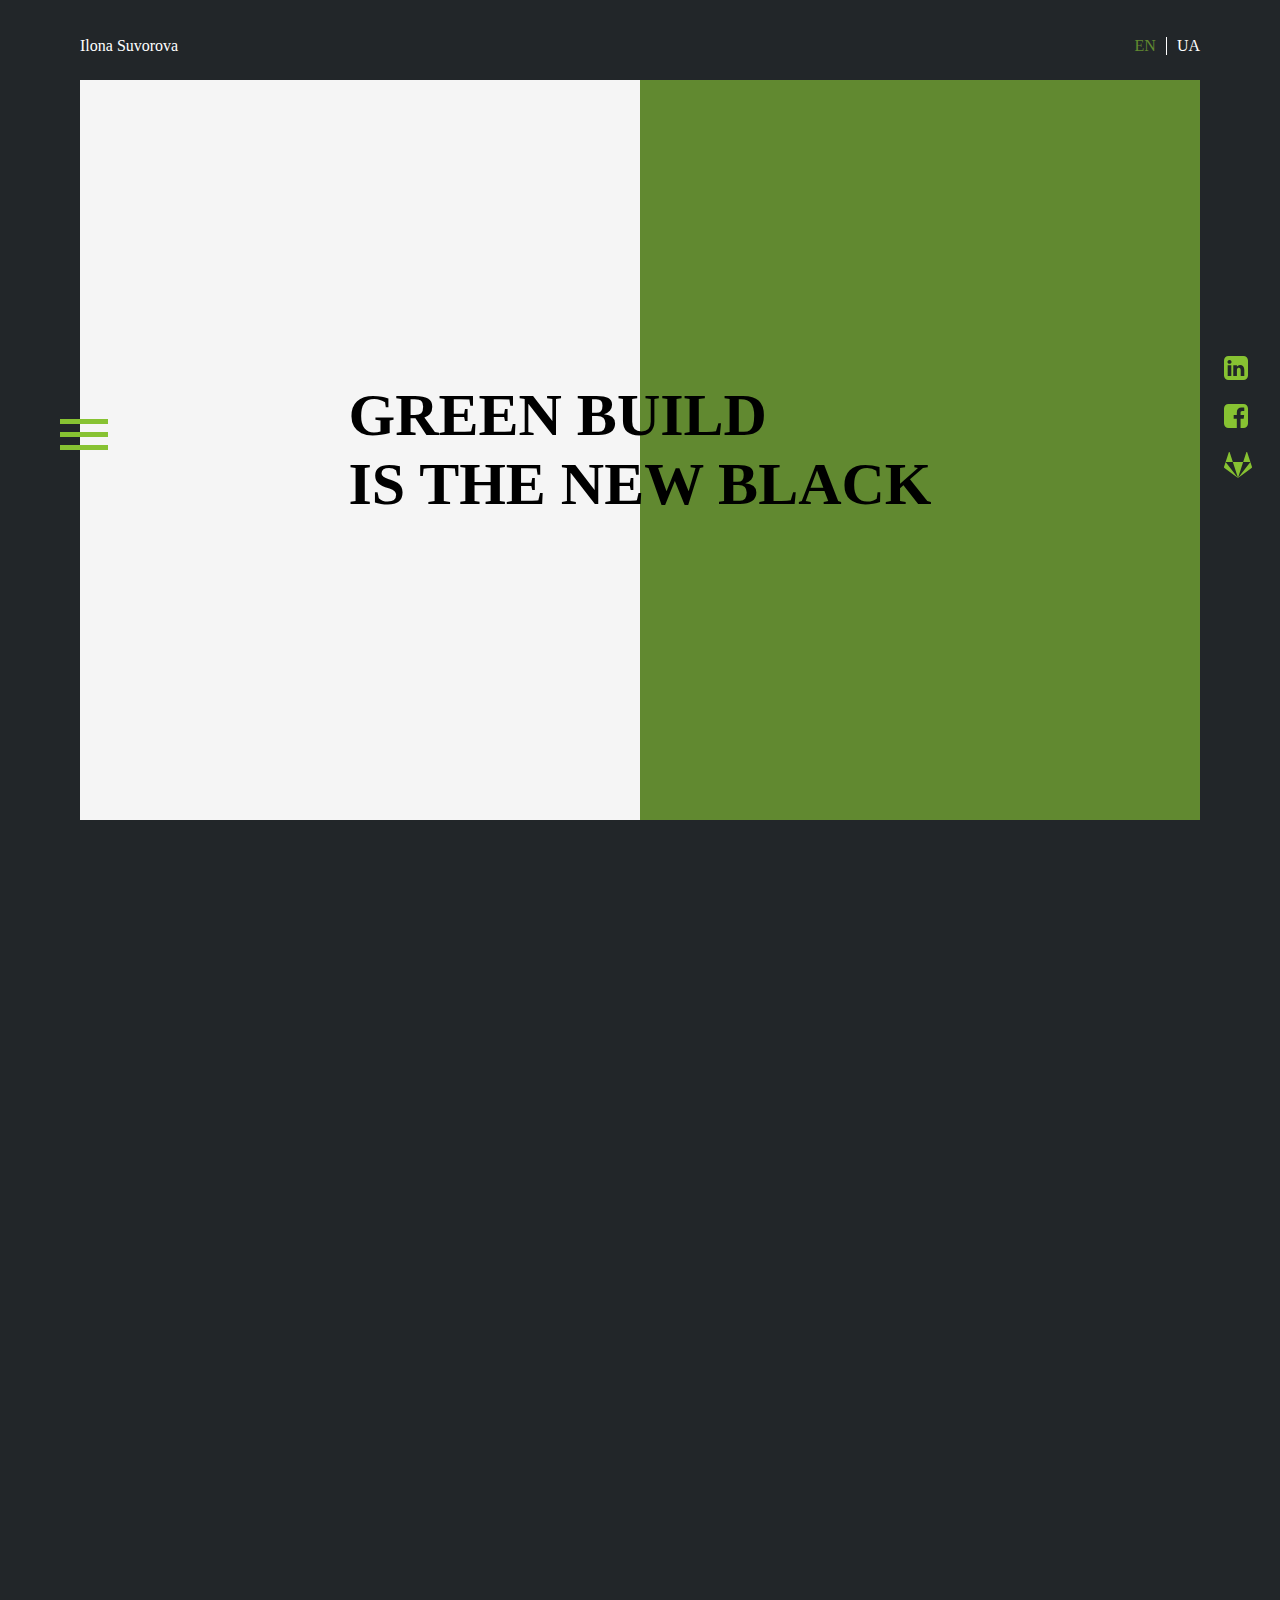
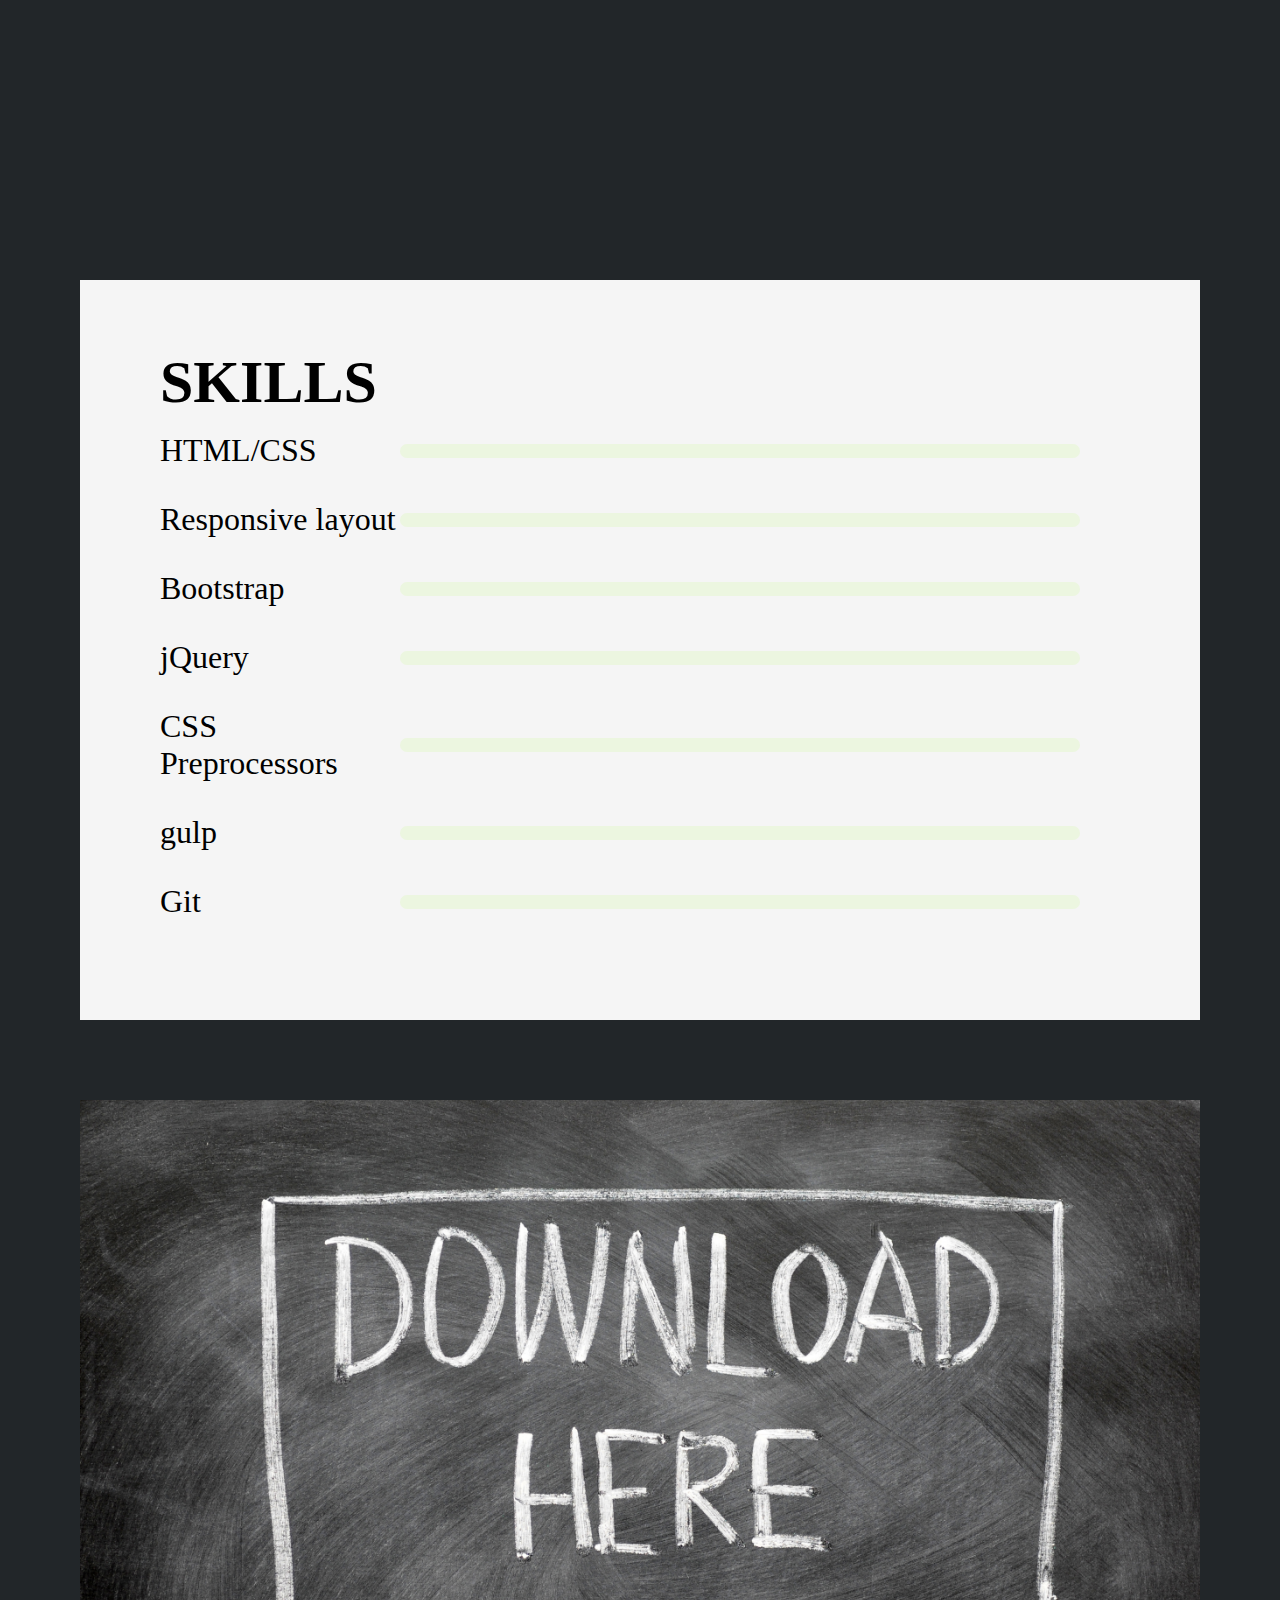
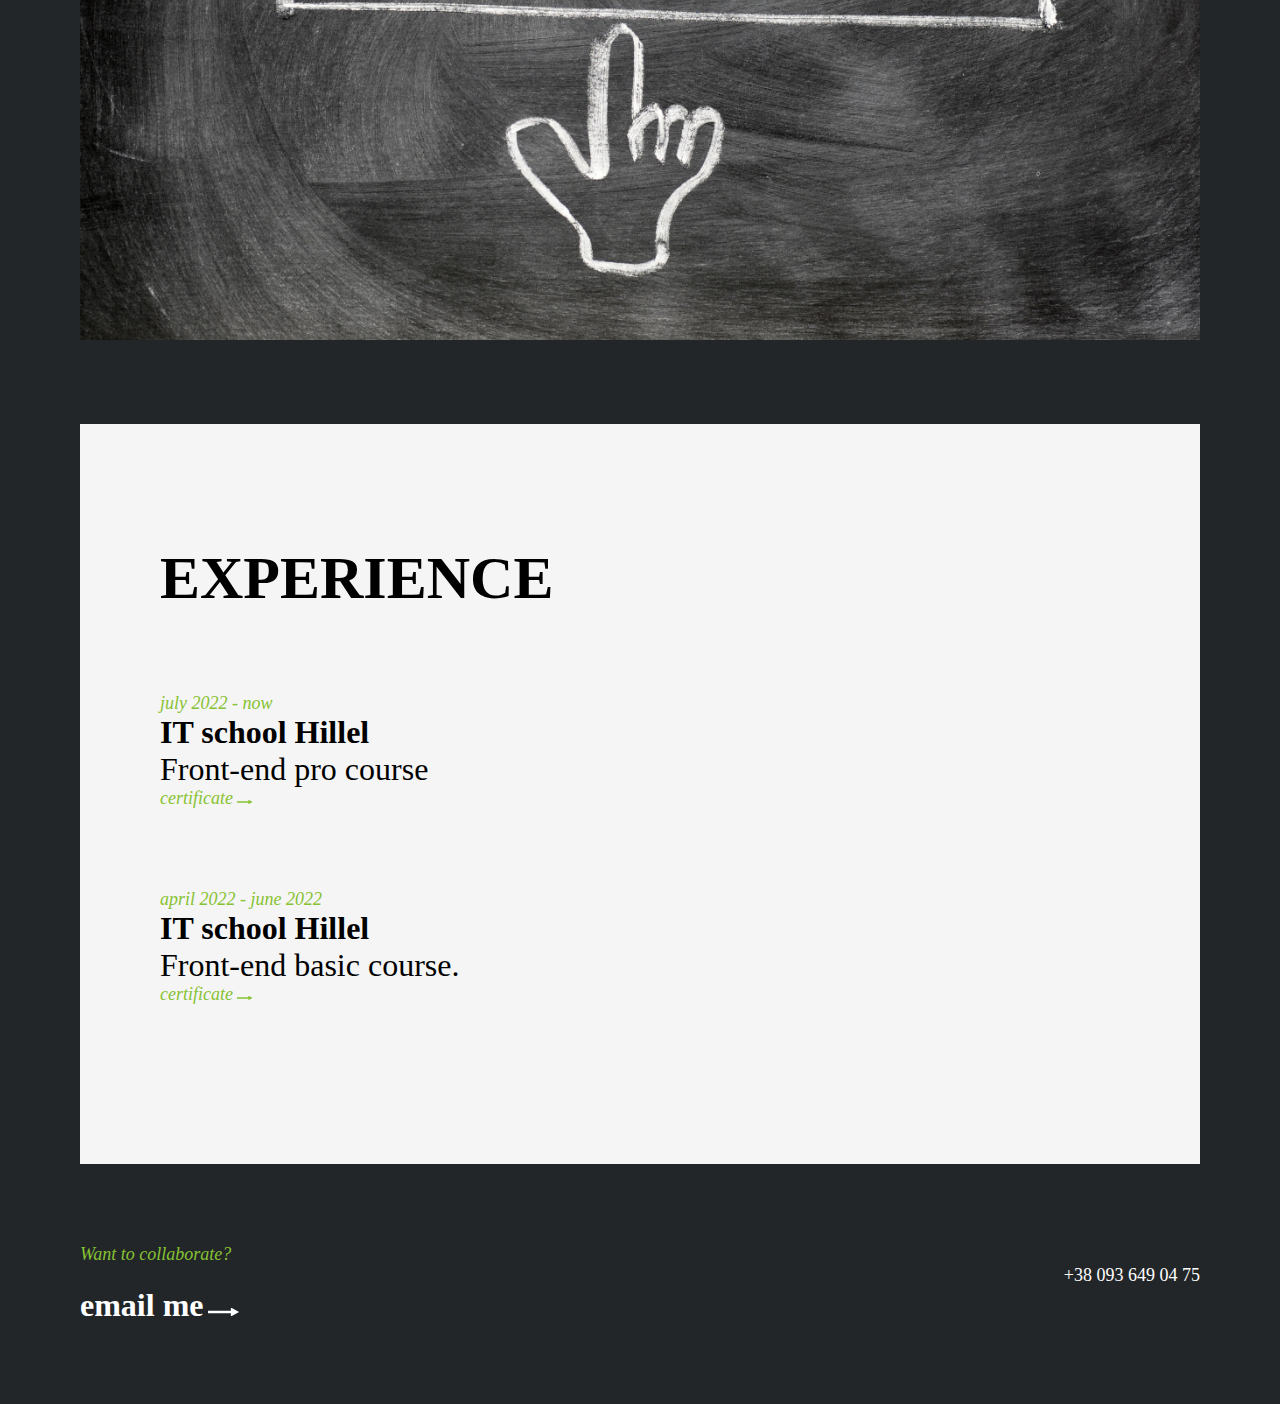
==== commit d3264911: "no message" ====
--- a/index.html
+++ b/index.html
@@ -10,16 +10,16 @@
     <div class="wrapper wrapper-green wrapper-center">
         <div class="name">Ilona Suvorova</div>
         <div class="lang">
-            <a class="" href="#">EN</a>
-            <a class="" href="#">UA</a>
+            <a class="lang-en active" href="index.html">EN</a>
+            <a class="lang-ua" href="#">UA</a>
         </div> 
         <div class="first__title">         
         <h1 class="title">
             GREEN BUILD <br>IS THE NEW BLACK
         </h1>
-        </div>>
+        </div>
         <div class="first__page">
-        <div class="content-center welcome__page_content">
+        <div class="content-center text-left" id="text-left">
             <div class="title-content"><p class="info-txt title-event">since 2022</p>
             <h2 class="title-min">
                 Markup Developer 
@@ -33,6 +33,7 @@
             <div class="logo-nav"><a class="logo" href="#"><img class="logo-img" src="img/facebook.svg" alt="facebook"></a></div>
             <div class="logo-nav"><a class="logo" href="#"><img class="logo-img" src="img/Vector2.svg" alt="Vector"></a></div>
         </div>
+    <div class="container"></div>
         <div class="burger" id="burger">
             <button class="btn-burger" id="btn-burger">
                 <svg width="48" height="48" viewBox="0 0 48 48" fill="none">
@@ -51,7 +52,7 @@
                 <nav class="nav-burger" id="nav-burger">
                     <div class="content-center">
                         <ul class="nav-list">
-                            <li class="nav-item"><a href="#skills">Skills</a></li>
+                            <li class="nav-item" id="nav-skills"><a href="#skills">Skills</a></li>
                             <li class="nav-item"><a href="#projects">Projects</a></li>
                             <li class="nav-item"><a href="#experience">Experience</a></li>
                          </ul>
@@ -66,6 +67,8 @@
                 </nav>
                 
          </div>
+    
+
     </div> 
 </div>  
 <div class="img-wrapper">
--- a/css/style.css
+++ b/css/style.css
@@ -161,19 +161,29 @@
 }
 
 .name{
-  position: fixed;
-  top: 43px;
+  position: absolute;
+  top: -43px;
   left: 80px;
   color: #FFFFFF;
 }
 .lang{
   display: flex;
-  position: fixed;
-  top:43px;
+  position: absolute;
+  top: -43px;px;
   right: 80px;
 }
 .lang a{
   color: #FFFFFF;
+}
+.lang a.active{
+  color: #618930;
+}
+.lang-en{
+  border-right: 1px solid #FFFFFF;
+  padding-right: 10px;
+}
+.lang-ua{
+padding-left: 10px;
 }
 .nav-block{
 position: fixed;
@@ -182,6 +192,14 @@
 }
 .logo-nav{
   padding: 10px 0;
+}
+.container{
+  position: absolute;
+  top: 0;
+  left: 0;
+width: 80px;
+height: calc(100vh - 80px);
+background: #222629;;
 }
 .btn-burger{
   position: absolute;
@@ -238,7 +256,6 @@
     transform: translateX(100%);
   }
 }
- 
 .first__page {
   position: absolute;
   top: 0;
@@ -375,7 +392,7 @@
 }
 .skill__bar {
   height: 14px;
-  background-color: #cbf29c;
+  background-color: #ecf6e0;
   border-radius: 7px;
   max-width: 680px;
   width: 100%;
@@ -402,25 +419,6 @@
     height: 14px;
   }
 }
-/* .text-skills{
-  padding: 16px 0;
-}
-.text-skills a{
-  position: relative;
-}
-.text-skills a::before{
-  content: "";
-  width: 14px;
-  height: 14px;
-  border-radius: 50%;
-  background: #618930;
-  position: absolute;
-  left: 520px;
-  top: 9px;
-} */
-.text-skills a::before :hover{
-  transform: translateX(60px);
-}
 .title-experience{
   padding-bottom: 40px;
 }
@@ -444,9 +442,7 @@
   align-self: flex-end;
 }
 @media only screen and (min-width: 768px) and (max-width: 1025px){
-  .text-skills a::before{
-    left: 320px;
-  }
+ 
 }
 @media only screen and (max-width: 767px){
 
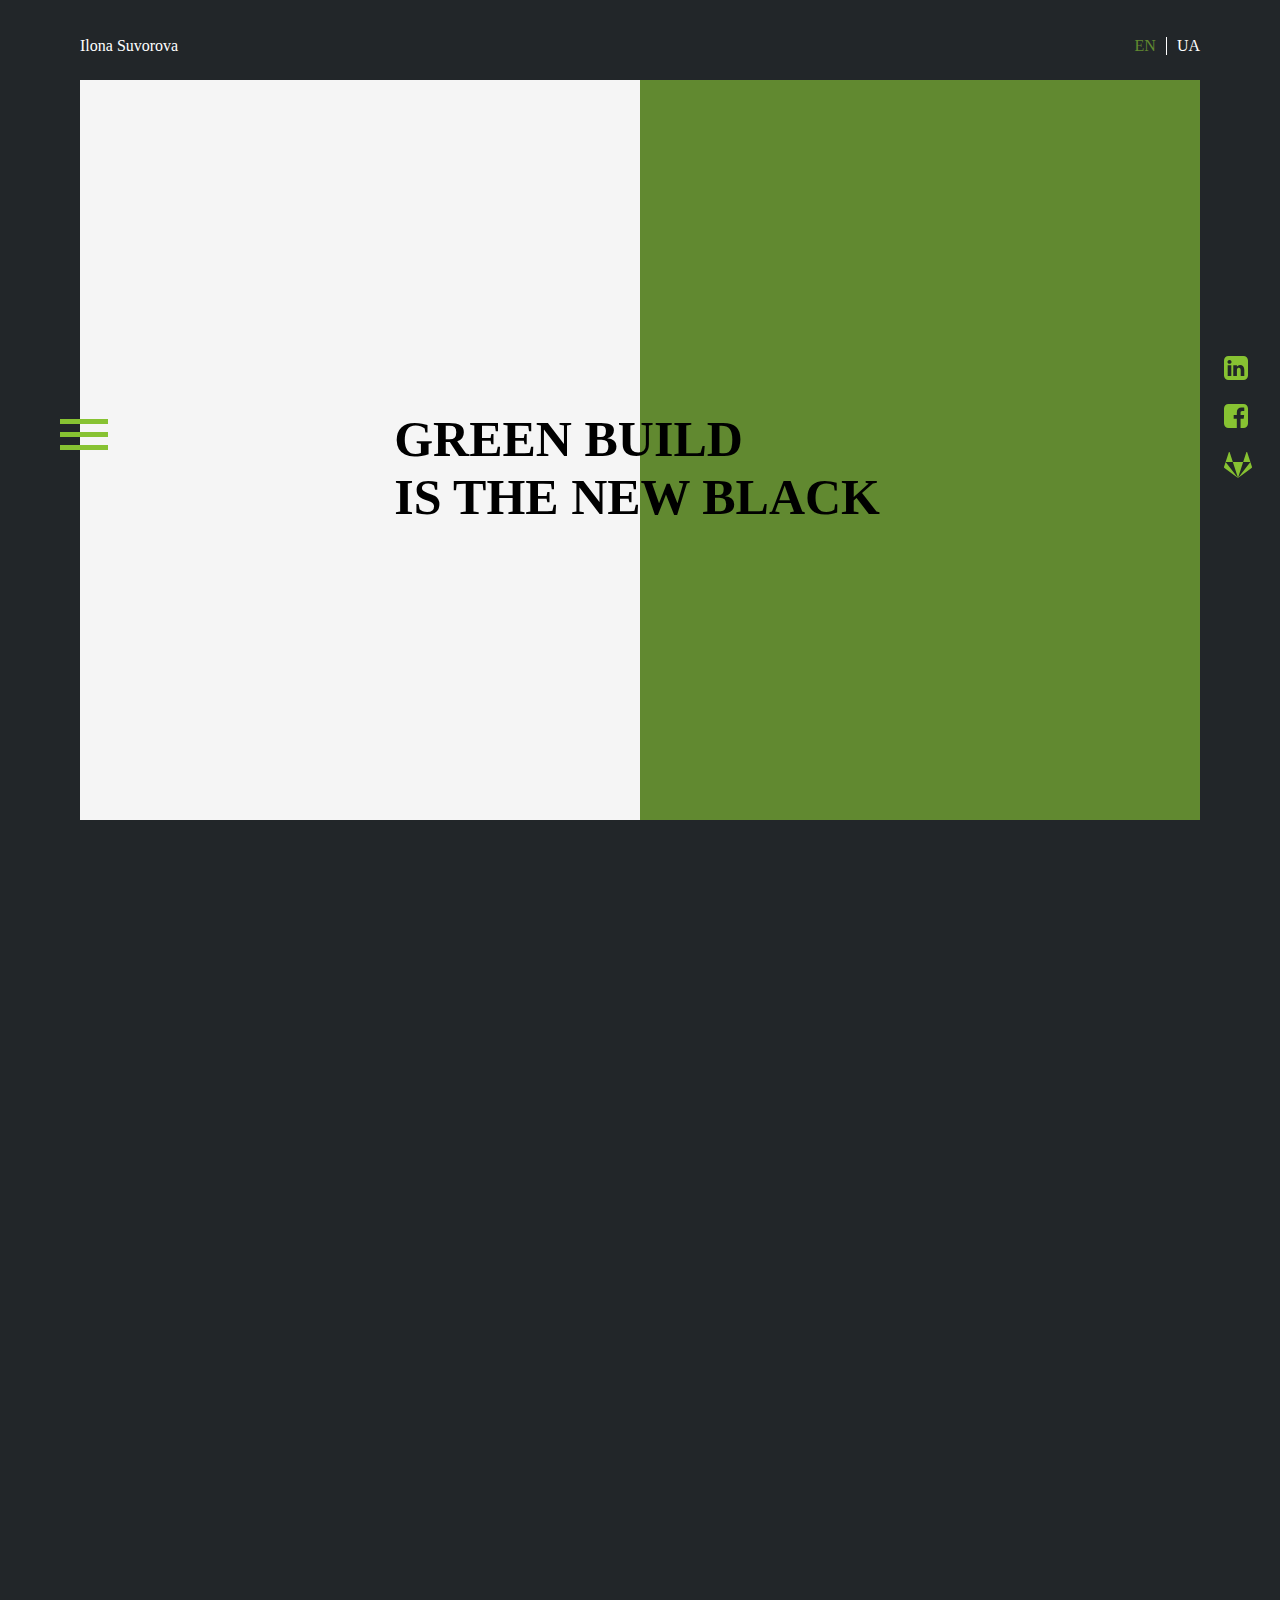
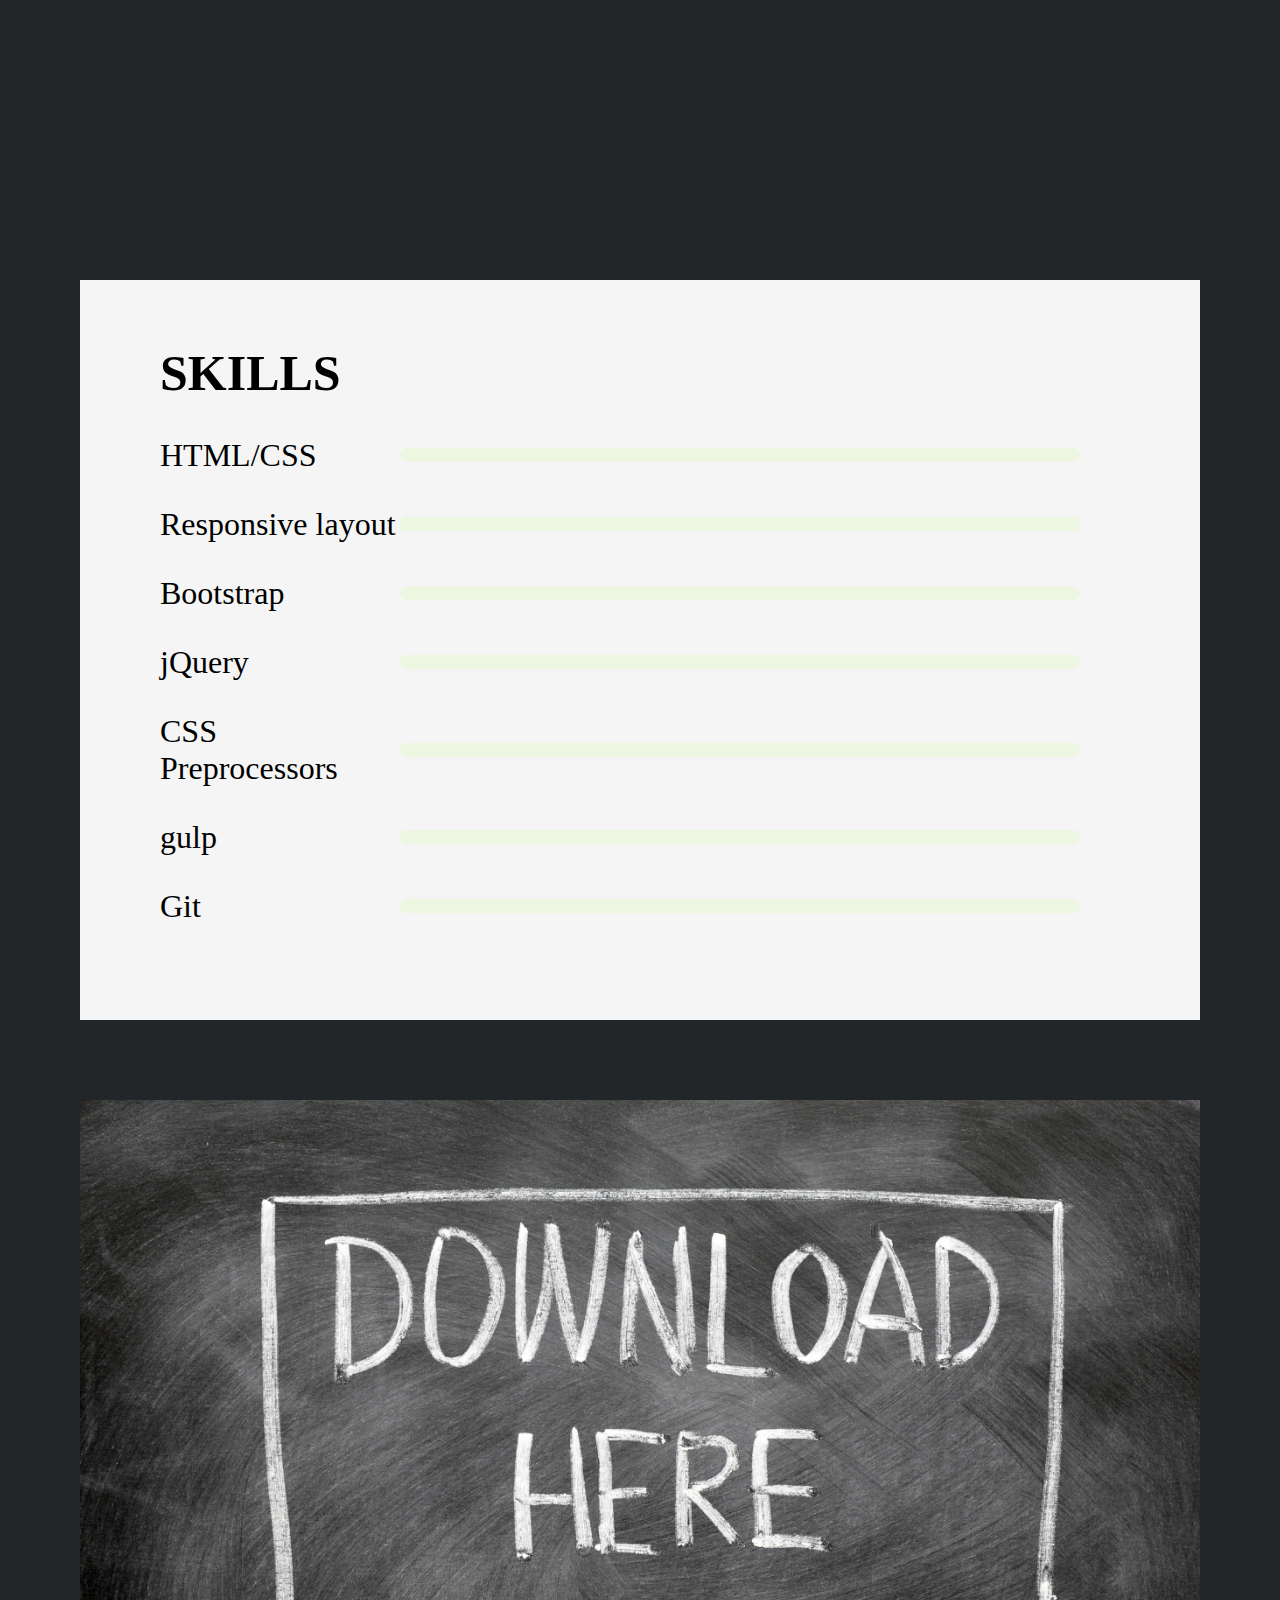
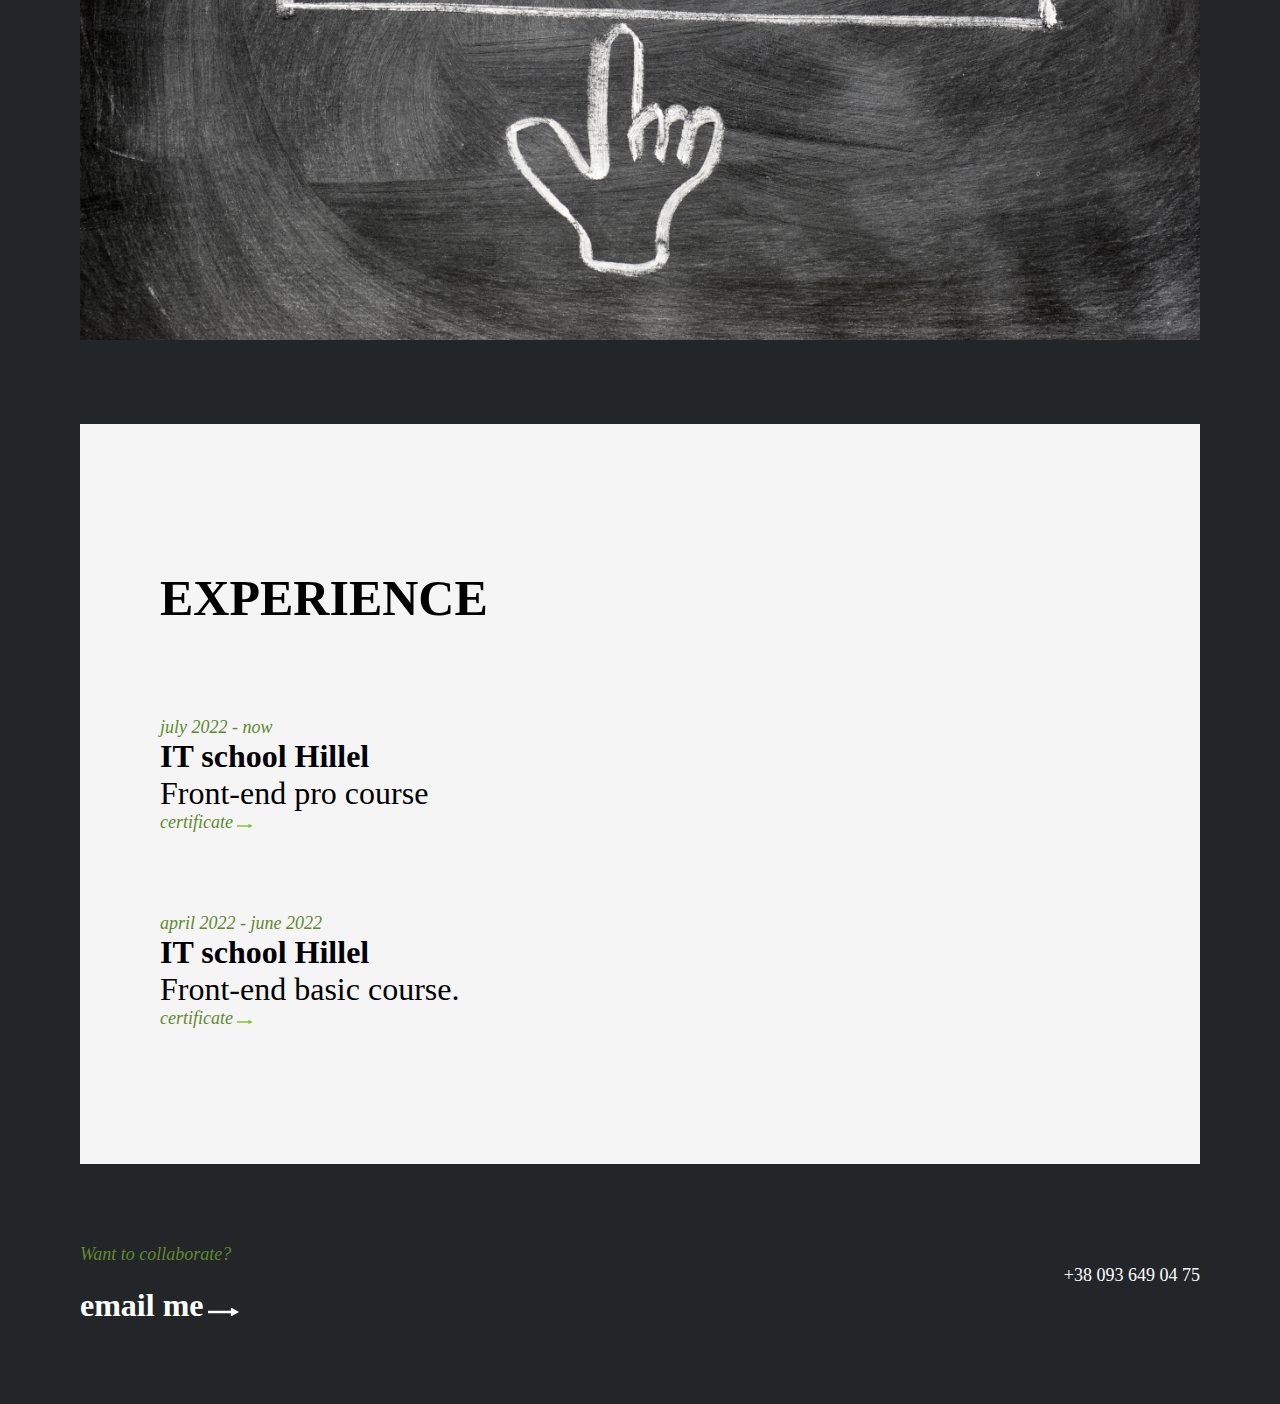
==== commit 07dec965: "no message" ====
--- a/index.html
+++ b/index.html
@@ -7,27 +7,35 @@
     </head>
     <body>
 <div class="main" id="main">
-    <div class="wrapper wrapper-green wrapper-center">
+    <header class="header">
         <div class="name">Ilona Suvorova</div>
         <div class="lang">
             <a class="lang-en active" href="index.html">EN</a>
-            <a class="lang-ua" href="#">UA</a>
+            <a class="lang-ua" href="indexua.html">UA</a>
         </div> 
+    </header>
+    <div class="wrapper wrapper-green">
+        
+    <div class="welcom-title">
         <div class="first__title">         
-        <h1 class="title">
+        <h1 class="title-center">
             GREEN BUILD <br>IS THE NEW BLACK
         </h1>
         </div>
         <div class="first__page">
-        <div class="content-center text-left" id="text-left">
-            <div class="title-content"><p class="info-txt title-event">since 2022</p>
-            <h2 class="title-min">
-                Markup Developer 
-            </h2>
-            </div>
-            <p class="text">Strong professional focus<br> and personal interest<br>Front-End engineering </p>
+            <div class="content-center text-left" id="text-left">
+                <div class="title-content">
+                    <p class="info-txt title-event">since 2022</p>
+                    <h2>
+                        Markup Developer 
+                    </h2>
+                </div>
+                <p class="text">Strong professional focus</p>
+                <p class="text">and personal interest</p>
+                <p class="text">Front-End engineering </p>
             </div>  
         </div>
+    </div>
         <div class="nav-block">  
             <div class="logo-nav"><a class="logo" href="#"><img class="logo-img" src="img/Vector.svg" alt="linkedin"></a></div>
             <div class="logo-nav"><a class="logo" href="#"><img class="logo-img" src="img/facebook.svg" alt="facebook"></a></div>
@@ -42,13 +50,11 @@
                     <path d="M48 34H0V39H48V34Z" fill="#87C232"/>
                 </svg>
             </button>
-            <div class="dropdown">
-                <button class="btn-close btn-hidden" id="btn-close">
+            <button class="btn-close btn-hidden" id="btn-close">
                     <svg width="48" height="48" viewBox="0 0 48 48" fill="none">
                         <path fill-rule="evenodd" clip-rule="evenodd" d="M23.9996 19.9646L8.79676 4.76172L5.26123 8.29725L20.4641 23.5001L5.26136 38.7029L8.7969 42.2384L23.9996 27.0357L39.2024 42.2384L42.7379 38.7028L27.5352 23.5001L42.738 8.29726L39.2025 4.76173L23.9996 19.9646Z" fill="#87C232"/>
                     </svg>
-                </button>
-            </div>
+            </button>
                 <nav class="nav-burger" id="nav-burger">
                     <div class="content-center">
                         <ul class="nav-list">
@@ -60,7 +66,7 @@
                             <a href="tel:+380936490475">+38 093 649 04 75</a></div>
                             <p class="info-txt info-collaborate">Want to collaborate?</p>
                         
-                            <div><a class="info-txt-mail info" href="mailto:ilona4211@gmail.com">email me</a>
+                            <div class="mail"><a class="info-txt-mail info" href="mailto:ilona4211@gmail.com">email me</a>
                             <img src="img/pfeill.svg" alt="pfeil"></div>
                     </div>
 
--- a/css/style.css
+++ b/css/style.css
@@ -126,6 +126,9 @@
   border-collapse: collapse;
   border-spacing: 0;
 }
+:root {
+  --main-bg-color: #618930;
+}
 a{
   text-decoration: none;
 }
@@ -133,7 +136,7 @@
   font-family: 'Barlow Condensed';
   font-style: normal;
   font-weight: 700;
-  font-size: 60px;
+  font-size: 50px;
 }
 body{
   background: #222629;
@@ -148,7 +151,7 @@
 
 }
 .wrapper-green{
-  background: linear-gradient(to right,#F5F5F5  50%, #618930 50%);
+  background: linear-gradient(to right,#F5F5F5  50%, var(--main-bg-color) 50%);
 }
 
 .wrapper-center{
@@ -157,7 +160,7 @@
   align-items: center;
 }
 .main-nav-open .wrapper{
-  padding-left: 50%;
+  padding-left: calc(50% - 160px);
 }
 
 .name{
@@ -169,14 +172,14 @@
 .lang{
   display: flex;
   position: absolute;
-  top: -43px;px;
+  top: -43px;
   right: 80px;
 }
 .lang a{
   color: #FFFFFF;
 }
 .lang a.active{
-  color: #618930;
+  color: var(--main-bg-color);
 }
 .lang-en{
   border-right: 1px solid #FFFFFF;
@@ -225,23 +228,31 @@
   left: 80px;
   min-height: calc(100vh - 160px);
   width: calc(50% - 80px);
-  background: #618930;
+  background: var(--main-bg-color);
   display: none;
   
 }
 .nav-burger-show{
   display: block;
 }
-
+.welcom-title{
+    width: 100%;
+    position: relative;
+    overflow: hidden;
+    height: calc(100vh - 160px);
+  }
 .first__title{
-z-index: 2;
-position: absolute;
--webkit-animation: title-change 2.5s linear;
-          animation: title-change 2.5s linear;
-  -webkit-animation-fill-mode: forwards;
-          animation-fill-mode: forwards;
-  -webkit-animation-delay: 2s;
-          animation-delay: 2s;
+    z-index: 2;
+    position: absolute;
+    top: 0;
+    height: calc(100vh - 160px);
+    width: 100%;
+    -webkit-animation: title-change 2.5s linear;
+              animation: title-change 2.5s linear;
+    -webkit-animation-fill-mode: forwards;
+              animation-fill-mode: forwards;
+    -webkit-animation-delay: 2s;
+              animation-delay: 2s;
  }
  @-webkit-keyframes title-change {
   100% {
@@ -256,32 +267,38 @@
     transform: translateX(100%);
   }
 }
+.title-center{
+    position: absolute;
+    top: calc(50% - 40px);
+    right: calc(50% - 240px);
+    
+  }
 .first__page {
-  position: absolute;
-  top: 0;
-  height: calc(100vh - 160px);
-  width: calc(100% - 160px);
-  margin: 0 80px;
-  background: #F5F5F5;
-  left: calc(-50% + 80px);
-  text-align: left;
-  -webkit-animation: page-change 2.5s linear;
-          animation: page-change 2.5s linear;
-  -webkit-animation-fill-mode: forwards;
-          animation-fill-mode: forwards;
-  -webkit-animation-delay: 2s;
-          animation-delay: 2s;
-  transition-duration: 2s;
-}
+    position: absolute;
+    top: 0;
+    height: calc(100vh - 160px);
+    width: 100%;
+    margin: 0 80px;
+    background: #F5F5F5;
+    left: -100%;
+    text-align: left;
+    -webkit-animation: page-change 2.5s linear;
+            animation: page-change 2.5s linear;
+    -webkit-animation-fill-mode: forwards;
+            animation-fill-mode: forwards;
+    -webkit-animation-delay: 2s;
+            animation-delay: 2s;
+    transition-duration: 2s;
+  }
 @-webkit-keyframes page-change {
   80%, 100% {
-    transform: translateX(50%);
+    transform: translateX(100%);
   }
 }
 
 @keyframes page-change {
   80%, 100% {
-    transform: translateX(50%);
+    transform: translateX(100%);
   }
 }
 .content-center{
@@ -293,6 +310,9 @@
 }
 .title-content{
   padding-bottom: 20px;
+}
+.title{
+    font-size: 40px;
 }
 .nav-item a ,.info-txt-mail 
 {
@@ -303,11 +323,17 @@
   line-height: 38px;
   color: #272822;
 }
+.mail{
+  margin-bottom: 50px;
+}
+.nav-list{
+  margin-top: 50px;
+}
 .nav-item{
   padding: 16px 0;
 }
 .tel{
-  padding: 80px 0;
+  padding: 30px 0;
 }
 .info a{
   color: #FFFFFF;
@@ -328,7 +354,7 @@
   padding-bottom: 16px;
 }
 .title-event{
-  color: #87C232;
+  color: var(--main-bg-color);
 }
 .title-min{
   font-size: 32px;
@@ -360,14 +386,14 @@
 display: block;
 }
 .img-wrapper{
-  min-height: calc(100vh - 160px);
+  min-height: calc(100vh - 240px);
   margin: 0 80px;
 }
 .img-wrapper-hide{
   display: none;
 }
 .title-projects{
-  color: #618930;
+  color: var(--main-bg-color);
 }
 .projects{
   padding: 50px 0;
@@ -380,8 +406,11 @@
   color: #FFFFFF;
   margin-bottom: 10px;
 }
+.skills-block{
+  padding: 50px 0;
+}
 .title-skills{
-  padding-bottom: 15px;
+  padding-bottom: 35px;
 }
 
 .skill {
@@ -399,7 +428,7 @@
 }
 .active .skill__bar_per {
   height: 14px;
-  background-color: #618930;
+  background-color: var(--main-bg-color);
   max-width: 680px;
   border-radius: 7px;
   width: 100%;
@@ -420,7 +449,7 @@
   }
 }
 .title-experience{
-  padding-bottom: 40px;
+  padding: 50px 0;
 }
 .experience{
   padding: 40px 0;
@@ -429,7 +458,7 @@
   margin: 0 80px 80px;
 }
 .p-color{
-  color: #87C232;
+  color: var(--main-bg-color);
 }
 .mail-color{
   color: #FFFFFF;
@@ -445,11 +474,17 @@
  
 }
 @media only screen and (max-width: 767px){
-
-}
-
-
-
-  
-
- +    .nav-burger {
+        width: calc(100% - 160px);
+    }
+    .skill{
+      display: block;
+    }
+    span{
+      margin-bottom: 10px;
+    }
+    .first__page {
+      margin: 0;
+    }
+    
+}
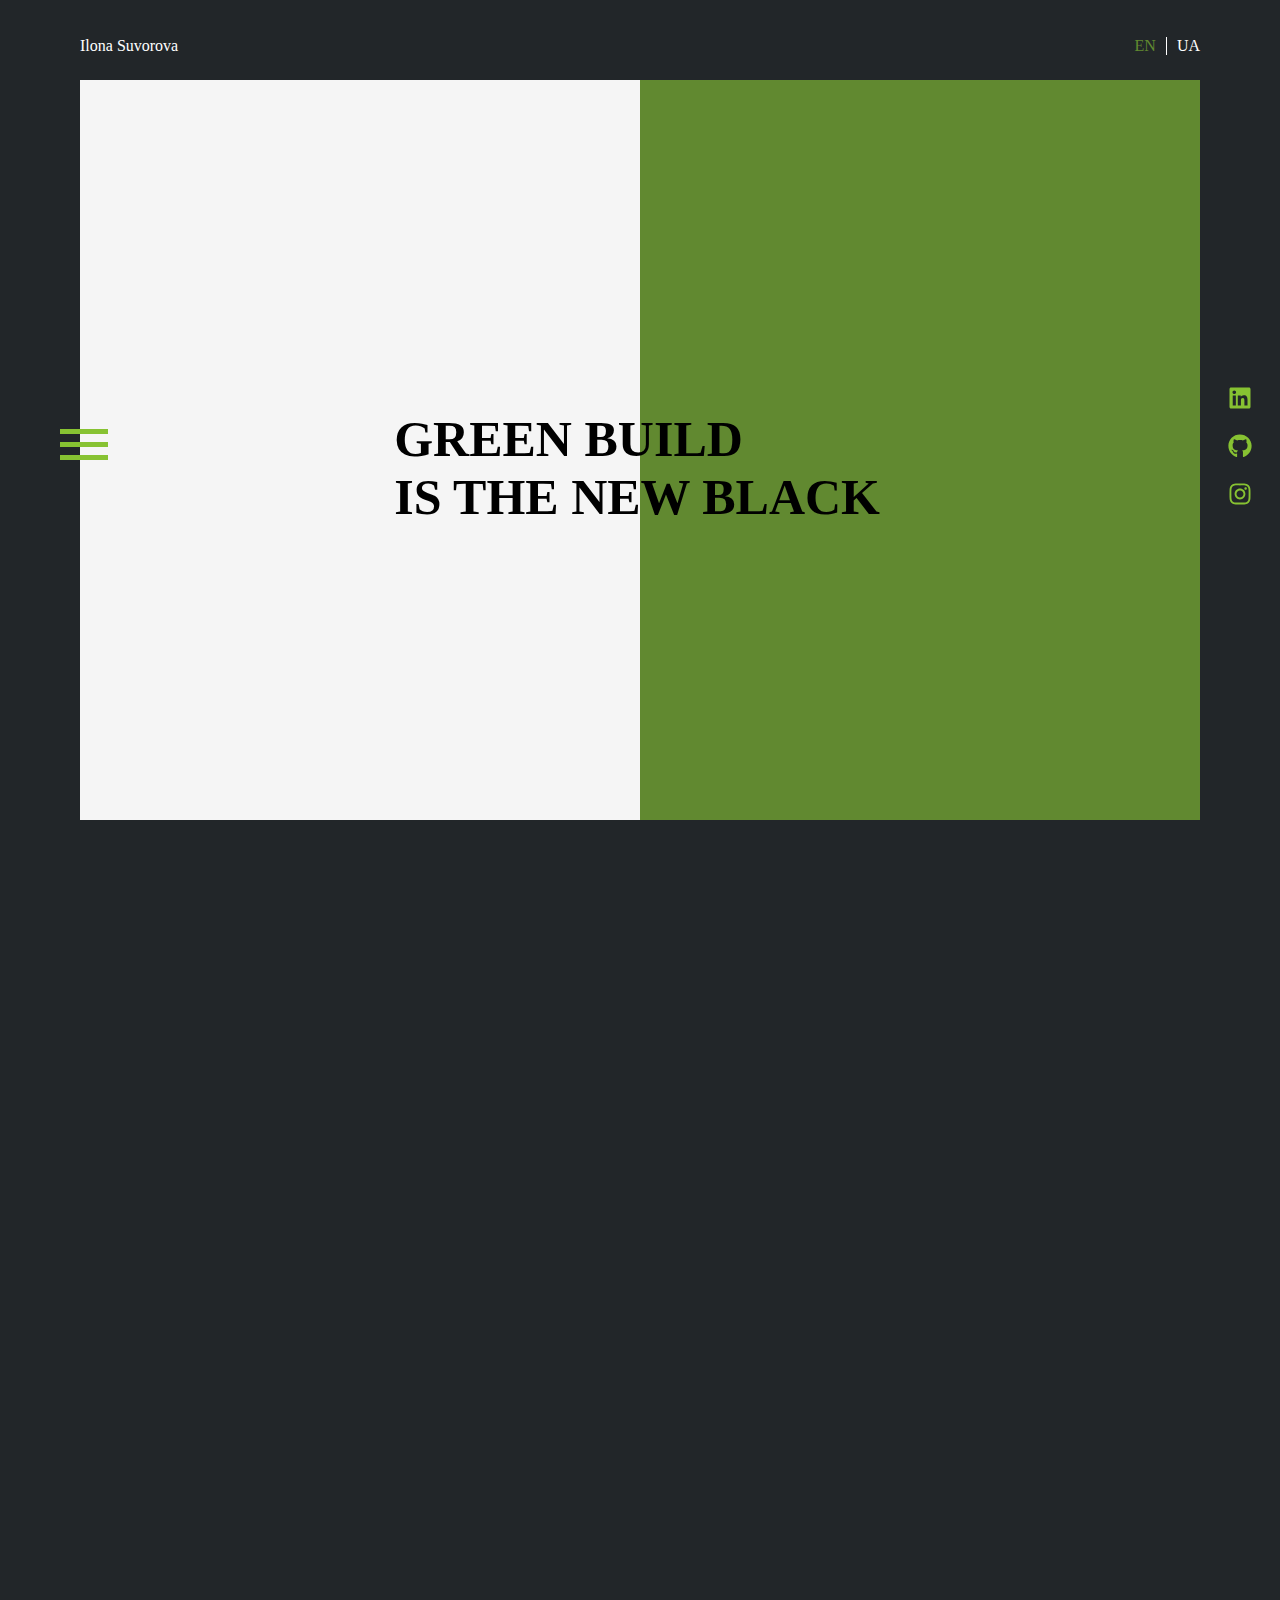
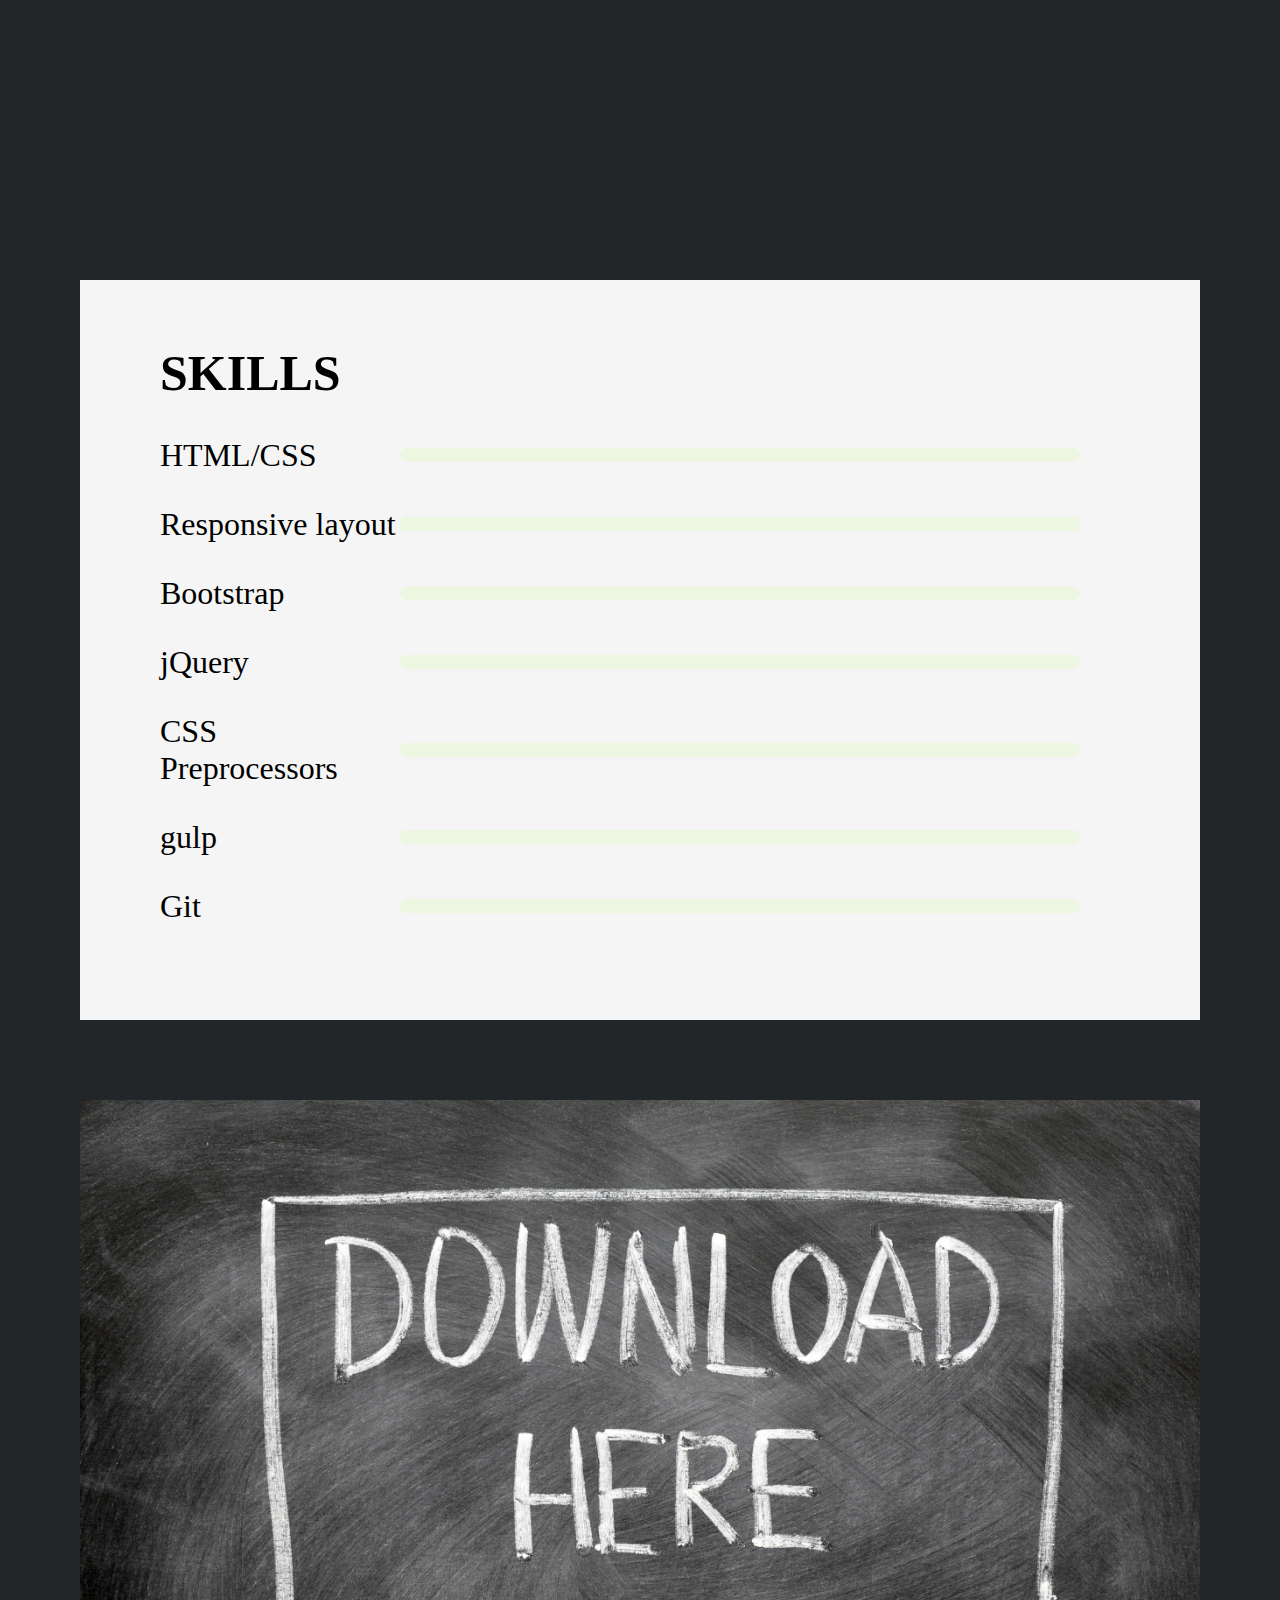
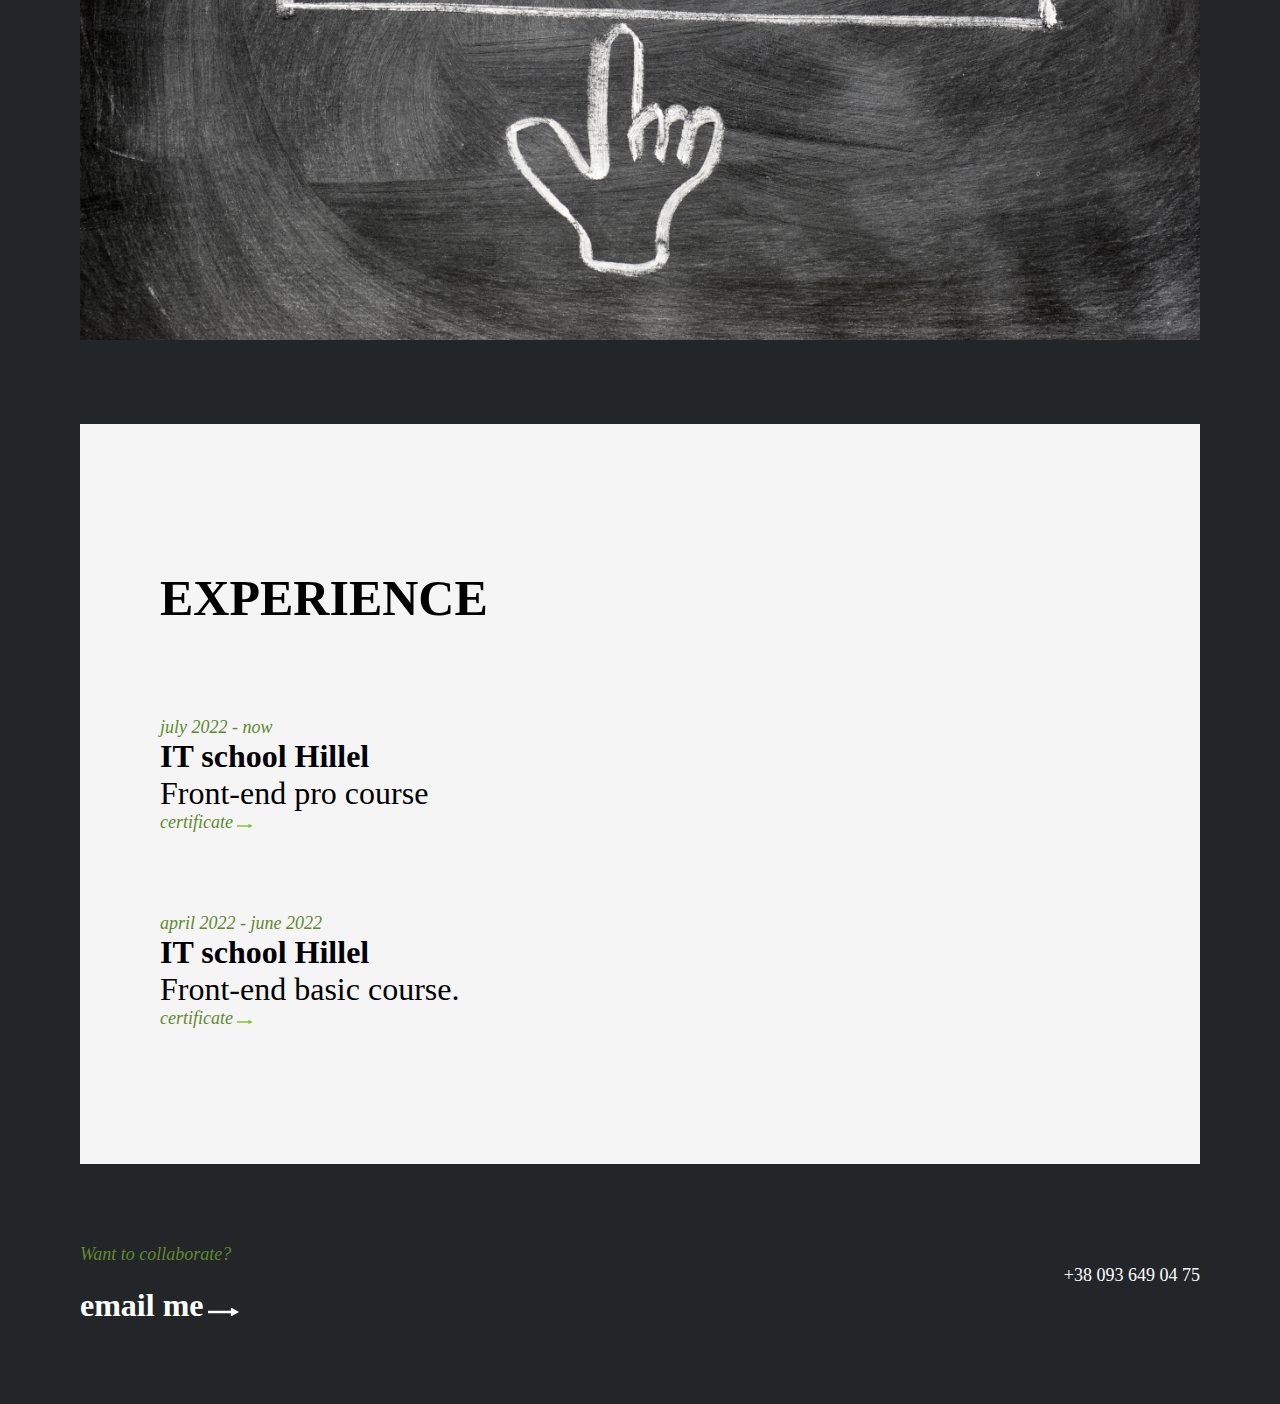
==== commit 058300b2: "no message" ====
--- a/index.html
+++ b/index.html
@@ -37,9 +37,15 @@
         </div>
     </div>
         <div class="nav-block">  
-            <div class="logo-nav"><a class="logo" href="#"><img class="logo-img" src="img/Vector.svg" alt="linkedin"></a></div>
-            <div class="logo-nav"><a class="logo" href="#"><img class="logo-img" src="img/facebook.svg" alt="facebook"></a></div>
-            <div class="logo-nav"><a class="logo" href="#"><img class="logo-img" src="img/Vector2.svg" alt="Vector"></a></div>
+            <div class="logo-nav"><a class="logo" href="#"><svg xmlns="http://www.w3.org/2000/svg" fill="#87C232" width="24" height="24" viewBox="0 0 448 512">
+                <path d="M416 32H31.9C14.3 32 0 46.5 0 64.3v383.4C0 465.5 14.3 480 31.9 480H416c17.6 0 32-14.5 32-32.3V64.3c0-17.8-14.4-32.3-32-32.3zM135.4 416H69V202.2h66.5V416zm-33.2-243c-21.3 0-38.5-17.3-38.5-38.5S80.9 96 102.2 96c21.2 0 38.5 17.3 38.5 38.5 0 21.3-17.2 38.5-38.5 38.5zm282.1 243h-66.4V312c0-24.8-.5-56.7-34.5-56.7-34.6 0-39.9 27-39.9 54.9V416h-66.4V202.2h63.7v29.2h.9c8.9-16.8 30.6-34.5 62.9-34.5 67.2 0 79.7 44.3 79.7 101.9V416z"/>
+            </svg></a></div>
+            <div class="logo-nav"><a class="logo" href="#"><svg xmlns="http://www.w3.org/2000/svg" fill="#87C232" width="24" height="24" viewBox="0 0 496 512">
+                <path d="M165.9 397.4c0 2-2.3 3.6-5.2 3.6-3.3.3-5.6-1.3-5.6-3.6 0-2 2.3-3.6 5.2-3.6 3-.3 5.6 1.3 5.6 3.6zm-31.1-4.5c-.7 2 1.3 4.3 4.3 4.9 2.6 1 5.6 0 6.2-2s-1.3-4.3-4.3-5.2c-2.6-.7-5.5.3-6.2 2.3zm44.2-1.7c-2.9.7-4.9 2.6-4.6 4.9.3 2 2.9 3.3 5.9 2.6 2.9-.7 4.9-2.6 4.6-4.6-.3-1.9-3-3.2-5.9-2.9zM244.8 8C106.1 8 0 113.3 0 252c0 110.9 69.8 205.8 169.5 239.2 12.8 2.3 17.3-5.6 17.3-12.1 0-6.2-.3-40.4-.3-61.4 0 0-70 15-84.7-29.8 0 0-11.4-29.1-27.8-36.6 0 0-22.9-15.7 1.6-15.4 0 0 24.9 2 38.6 25.8 21.9 38.6 58.6 27.5 72.9 20.9 2.3-16 8.8-27.1 16-33.7-55.9-6.2-112.3-14.3-112.3-110.5 0-27.5 7.6-41.3 23.6-58.9-2.6-6.5-11.1-33.3 2.6-67.9 20.9-6.5 69 27 69 27 20-5.6 41.5-8.5 62.8-8.5s42.8 2.9 62.8 8.5c0 0 48.1-33.6 69-27 13.7 34.7 5.2 61.4 2.6 67.9 16 17.7 25.8 31.5 25.8 58.9 0 96.5-58.9 104.2-114.8 110.5 9.2 7.9 17 22.9 17 46.4 0 33.7-.3 75.4-.3 83.6 0 6.5 4.6 14.4 17.3 12.1C428.2 457.8 496 362.9 496 252 496 113.3 383.5 8 244.8 8zM97.2 352.9c-1.3 1-1 3.3.7 5.2 1.6 1.6 3.9 2.3 5.2 1 1.3-1 1-3.3-.7-5.2-1.6-1.6-3.9-2.3-5.2-1zm-10.8-8.1c-.7 1.3.3 2.9 2.3 3.9 1.6 1 3.6.7 4.3-.7.7-1.3-.3-2.9-2.3-3.9-2-.6-3.6-.3-4.3.7zm32.4 35.6c-1.6 1.3-1 4.3 1.3 6.2 2.3 2.3 5.2 2.6 6.5 1 1.3-1.3.7-4.3-1.3-6.2-2.2-2.3-5.2-2.6-6.5-1zm-11.4-14.7c-1.6 1-1.6 3.6 0 5.9 1.6 2.3 4.3 3.3 5.6 2.3 1.6-1.3 1.6-3.9 0-6.2-1.4-2.3-4-3.3-5.6-2z"/>
+            </svg></a></div>
+            <div class="logo-nav"><svg xmlns="http://www.w3.org/2000/svg" fill="#87C232" width="24" height="24" viewBox="0 0 448 512">
+                <path d="M224.1 141c-63.6 0-114.9 51.3-114.9 114.9s51.3 114.9 114.9 114.9S339 319.5 339 255.9 287.7 141 224.1 141zm0 189.6c-41.1 0-74.7-33.5-74.7-74.7s33.5-74.7 74.7-74.7 74.7 33.5 74.7 74.7-33.6 74.7-74.7 74.7zm146.4-194.3c0 14.9-12 26.8-26.8 26.8-14.9 0-26.8-12-26.8-26.8s12-26.8 26.8-26.8 26.8 12 26.8 26.8zm76.1 27.2c-1.7-35.9-9.9-67.7-36.2-93.9-26.2-26.2-58-34.4-93.9-36.2-37-2.1-147.9-2.1-184.9 0-35.8 1.7-67.6 9.9-93.9 36.1s-34.4 58-36.2 93.9c-2.1 37-2.1 147.9 0 184.9 1.7 35.9 9.9 67.7 36.2 93.9s58 34.4 93.9 36.2c37 2.1 147.9 2.1 184.9 0 35.9-1.7 67.7-9.9 93.9-36.2 26.2-26.2 34.4-58 36.2-93.9 2.1-37 2.1-147.8 0-184.8zM398.8 388c-7.8 19.6-22.9 34.7-42.6 42.6-29.5 11.7-99.5 9-132.1 9s-102.7 2.6-132.1-9c-19.6-7.8-34.7-22.9-42.6-42.6-11.7-29.5-9-99.5-9-132.1s-2.6-102.7 9-132.1c7.8-19.6 22.9-34.7 42.6-42.6 29.5-11.7 99.5-9 132.1-9s102.7-2.6 132.1 9c19.6 7.8 34.7 22.9 42.6 42.6 11.7 29.5 9 99.5 9 132.1s2.7 102.7-9 132.1z"/>
+            </svg></a></div>
         </div>
     <div class="container"></div>
         <div class="burger" id="burger">
--- a/css/style.css
+++ b/css/style.css
@@ -186,28 +186,35 @@
   padding-right: 10px;
 }
 .lang-ua{
-padding-left: 10px;
+  padding-left: 10px;
+}
+.lang-en:hover, .lang-ua:hover{
+  transform: scale(1.2);
 }
 .nav-block{
 position: fixed;
 right: 28px;
-top: calc(50vh - 80px - 24px);
+top: calc(50vh - 50px - 24px);
 }
 .logo-nav{
   padding: 10px 0;
+}
+.logo-nav:hover, .btn-burger:hover, .btn-close:hover{
+  transform: rotate(360deg) scale(1.2);
+  transition: all 0.3s linear 0s;
 }
 .container{
   position: absolute;
   top: 0;
   left: 0;
-width: 80px;
-height: calc(100vh - 80px);
-background: #222629;;
+  width: 80px;
+  height: calc(100vh - 80px);
+  background: #222629;;
 }
 .btn-burger{
   position: absolute;
   left: 54px;
-  top: calc(50vh - 120px);
+  top: calc(50vh - 110px);
   background-color: transparent;
   border: none;
   z-index: 10;
@@ -215,7 +222,7 @@
 .btn-close {
   position: absolute;
   left: 6px;
-  top: calc(50vh - 120px);
+  top: calc(50vh - 110px);
   background-color: transparent;
   border: none;
 }
@@ -306,7 +313,7 @@
   display: flex;
   flex-direction: column;
   justify-content: center;
-  margin: 0 80px 0 80px;
+  margin: 0 80px;
 }
 .title-content{
   padding-bottom: 20px;
@@ -369,6 +376,7 @@
 
 .img-download{
   width: 100%;
+  height: 100%;
 }
 .paralax{
   background: url("../img/Depositphotos_156974368_xl-2015\ 1.png");
@@ -470,12 +478,17 @@
 .info-footer a{
   align-self: flex-end;
 }
-@media only screen and (min-width: 768px) and (max-width: 1025px){
- 
-}
+
 @media only screen and (max-width: 767px){
+    h1,h2,h3,h4,h5,h6{
+    font-size: 30px;
+  }
+
     .nav-burger {
         width: calc(100% - 160px);
+    }
+    .content-center{
+      margin: 0 40px;
     }
     .skill{
       display: block;
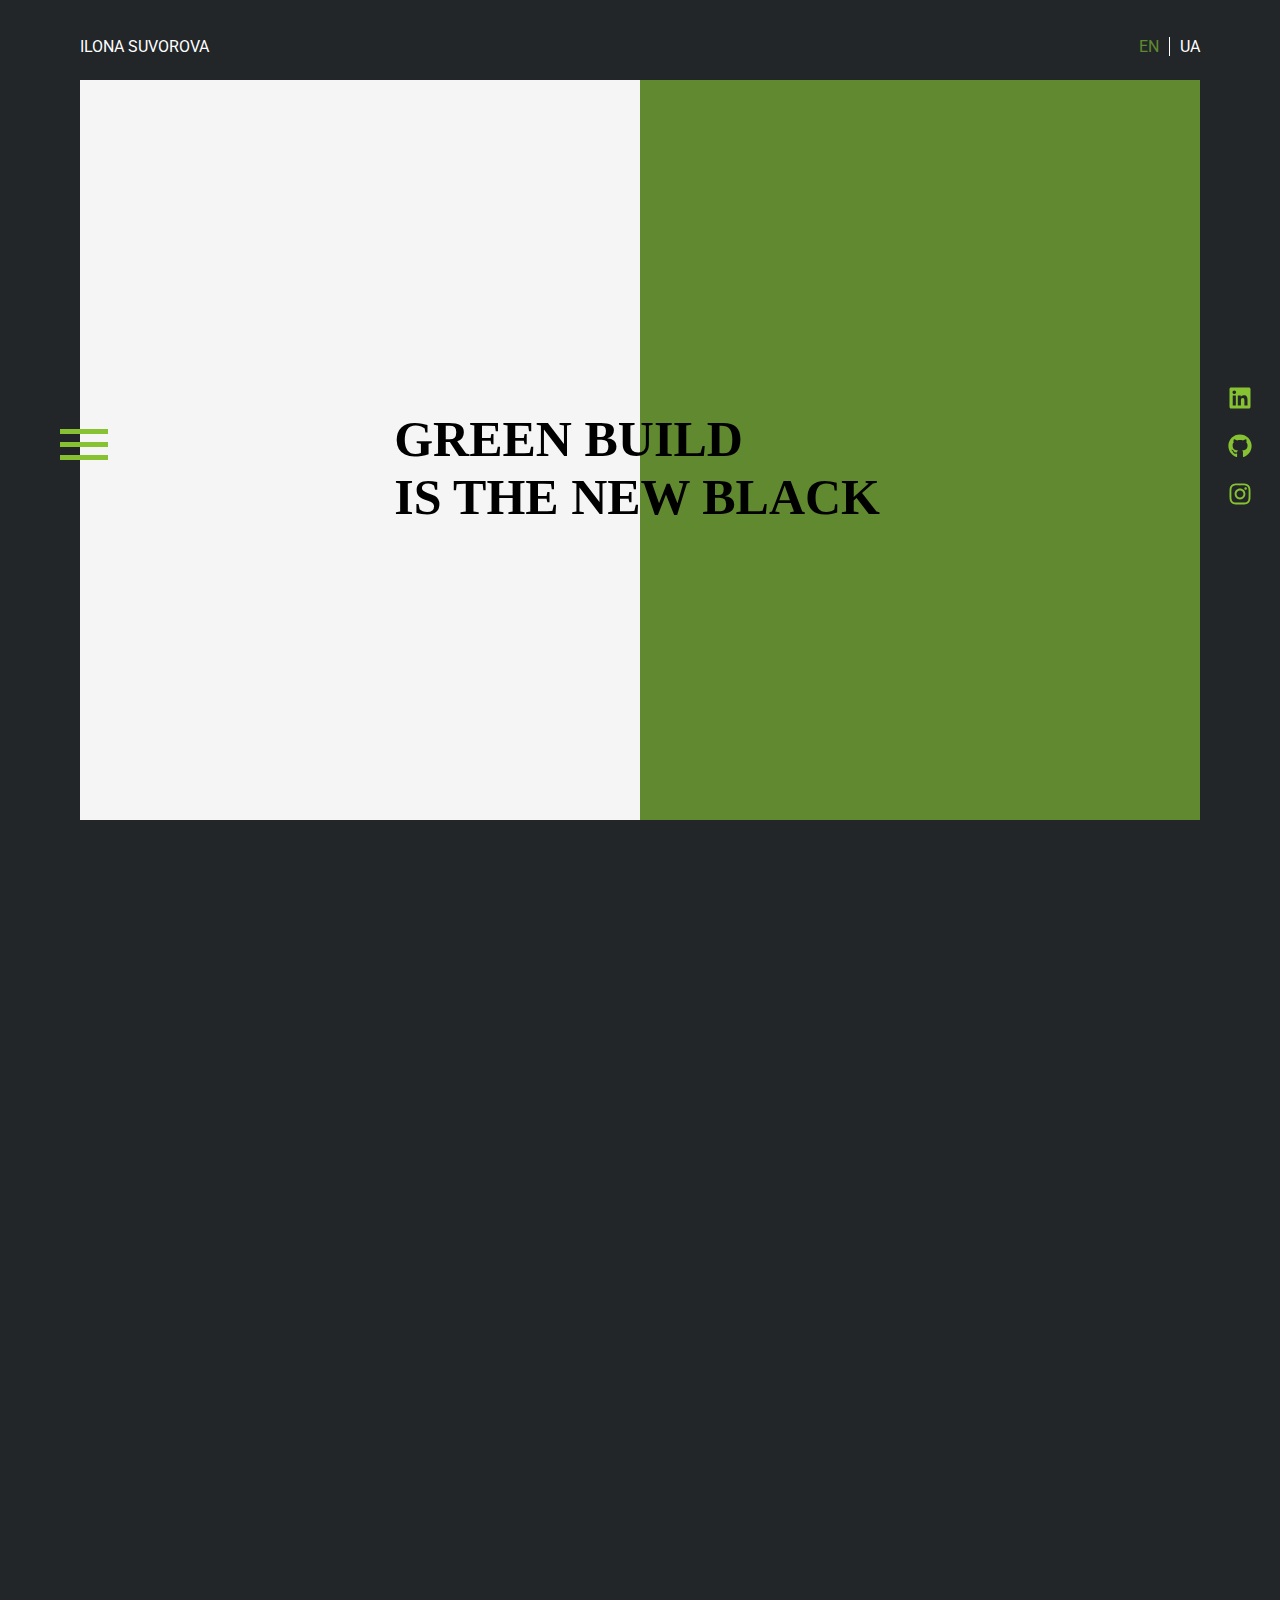
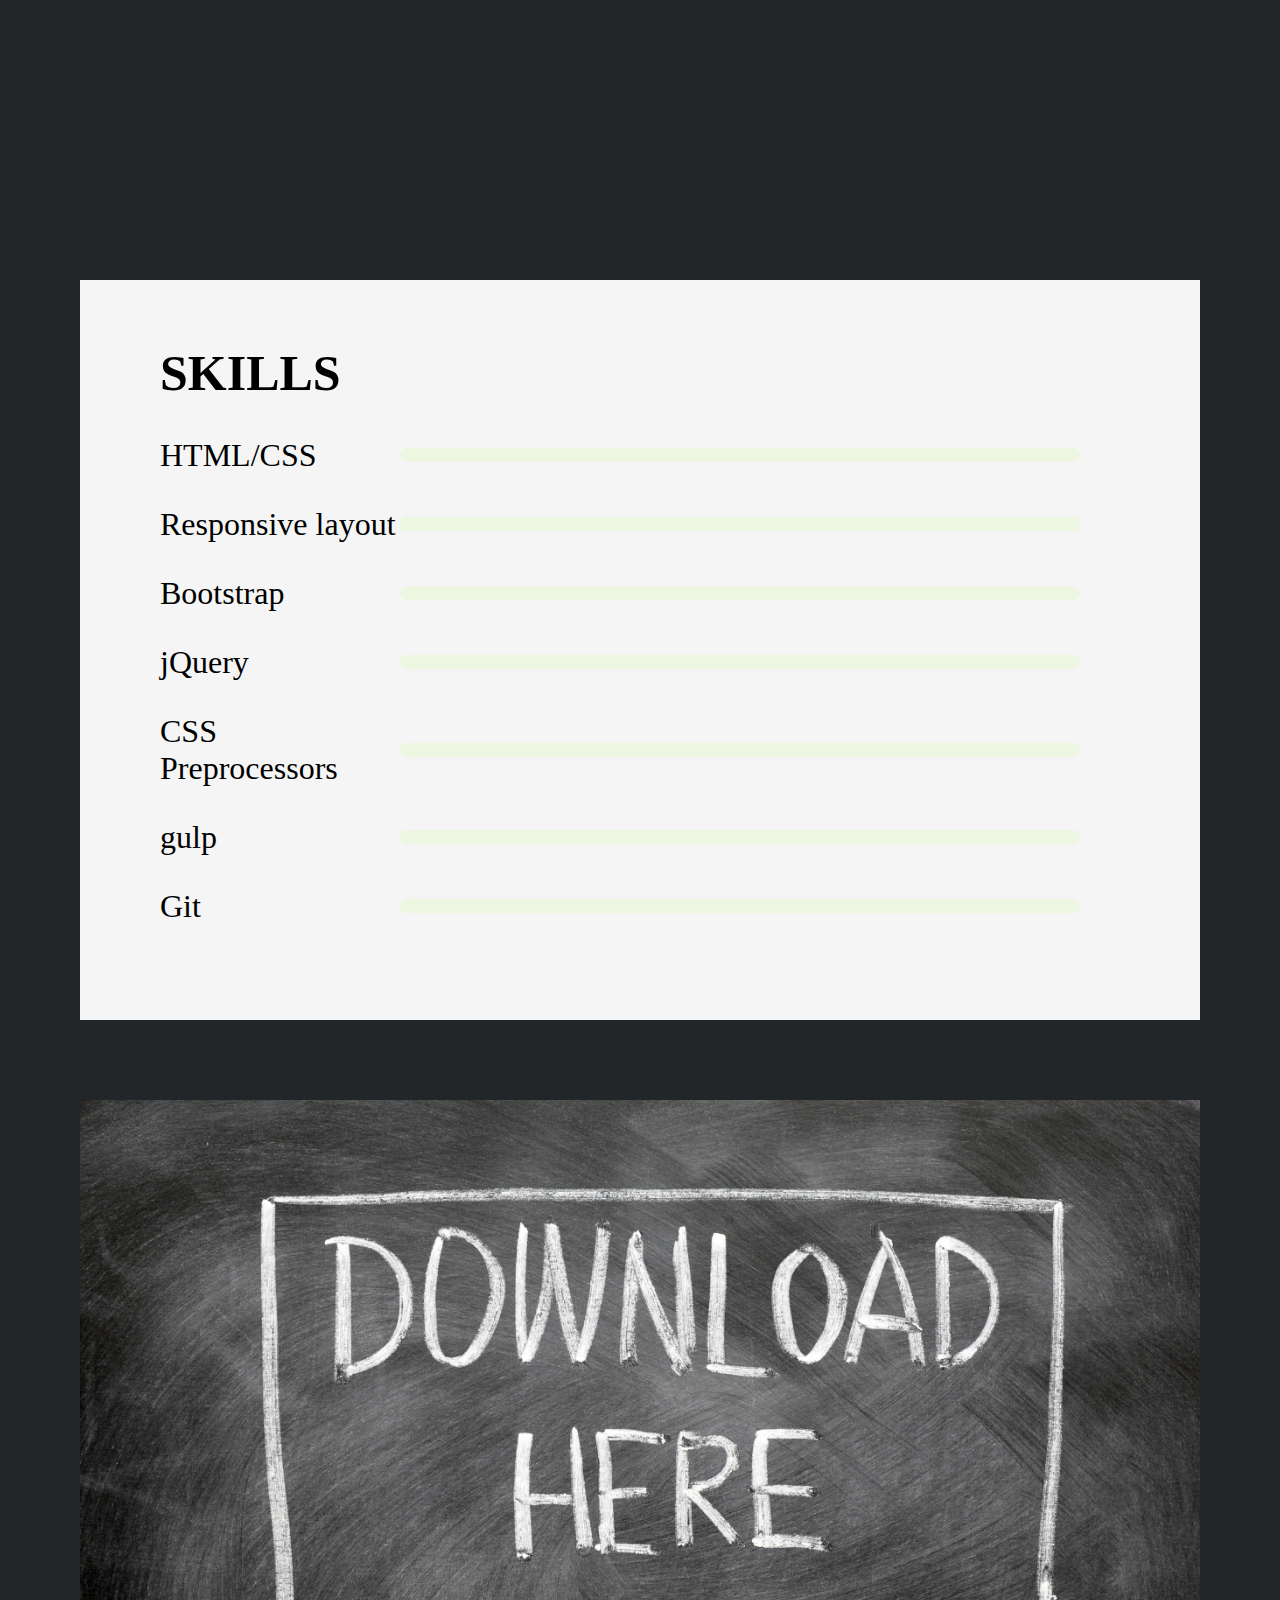
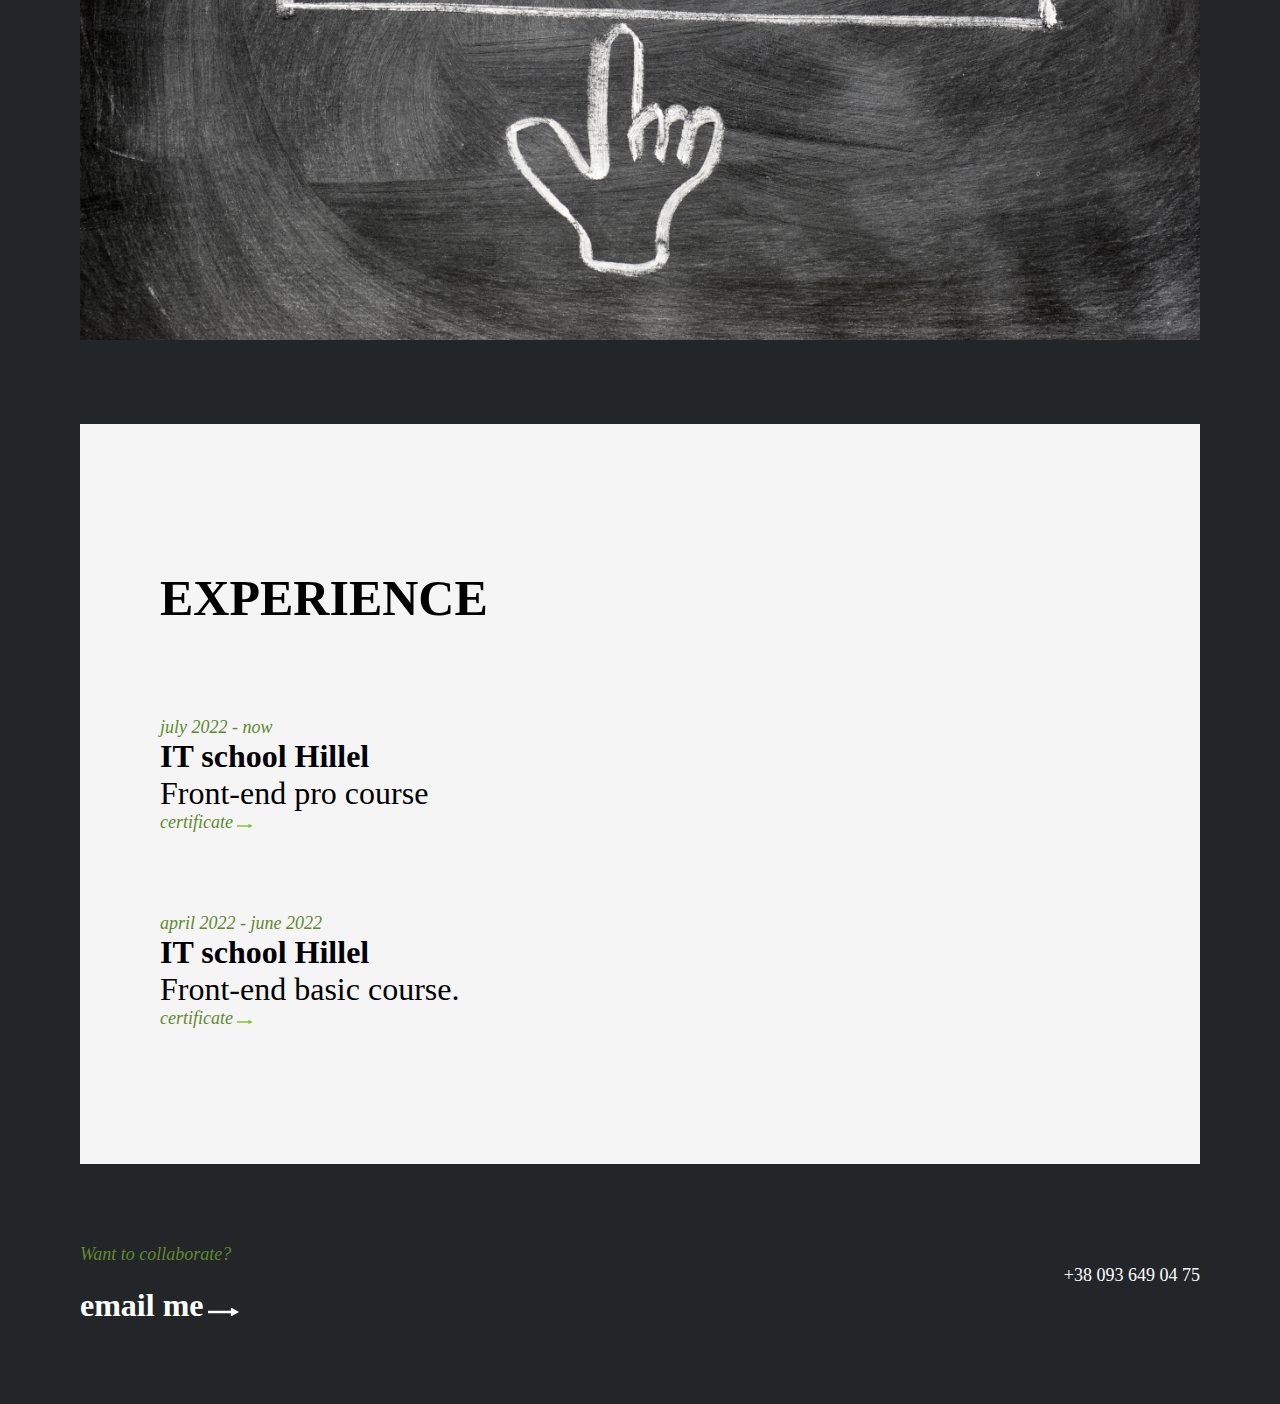
==== commit 385cf62f: "no message" ====
--- a/index.html
+++ b/index.html
@@ -3,7 +3,11 @@
     <head>
         <title>portfolio</title>
         <meta charset="utf-8">
+        <meta name="viewport" content="width=device-width, initial-scale=1">
         <link rel="stylesheet" href="css/style.css">
+        <link rel="preconnect" href="https://fonts.googleapis.com">
+        <link rel="preconnect" href="https://fonts.gstatic.com" crossorigin>
+        <link href="https://fonts.googleapis.com/css2?family=Roboto:ital,wght@0,400;0,900;1,400&display=swap" rel="stylesheet">
     </head>
     <body>
 <div class="main" id="main">
@@ -72,9 +76,12 @@
                             <a href="tel:+380936490475">+38 093 649 04 75</a></div>
                             <p class="info-txt info-collaborate">Want to collaborate?</p>
                         
-                            <div class="mail"><a class="info-txt-mail info" href="mailto:ilona4211@gmail.com">email me</a>
-                            <img src="img/pfeill.svg" alt="pfeil"></div>
-                    </div>
+                            <div class="mail"><a class="info-txt-mail info" href="mailto:ilona4211@gmail.com">email me
+                                    <svg width="31" height="8" viewBox="0 0 30 8" fill="none" xmlns="http://www.w3.org/2000/svg">
+                                        <path d="M11.5982 0.0153515C11.7054 -0.0106888 11.8214 -0.000270963 11.9107 0.0413918L15.3393 1.86431C15.3929 1.89556 15.4286 1.93722 15.4286 1.9841C15.4286 2.03098 15.3929 2.07785 15.3393 2.1091L11.9107 3.95805C11.8214 3.99972 11.7054 4.01013 11.5982 3.98409C11.5 3.95805 11.4286 3.90076 11.4286 3.83306V2.66639L0.285719 2.66639C0.125 2.66639 0 2.59347 0 2.49972L0 1.49972C0 1.40597 0.125 1.33306 0.285719 1.33306L11.4286 1.33306V0.166389C11.4286 0.098677 11.4911 0.0413918 11.5982 0.0153515Z" fill="#272822"/>
+                                    </svg></a>
+                            </div>
+                        </div>
 
                 </nav>
                 
@@ -83,7 +90,7 @@
 
     </div> 
 </div>  
-<div class="img-wrapper">
+<div class="img-wrapper img-paralax">
     <div class="paralax"></div>
 </div>
     <div class="wrapper">
@@ -145,7 +152,9 @@
                 </h2>
                 <p class="text text-white">Component library with html and css code examples</p>
                 <a class="info-txt title-event">gitlab
-                    <img src="img/Vector3.svg" alt="pfeil">
+                    <svg width="16" height="4" viewBox="0 0 16 4" fill="none" xmlns="http://www.w3.org/2000/svg">
+                        <path d="M11.5982 0.0153515C11.7054 -0.0106888 11.8214 -0.000270963 11.9107 0.0413918L15.3393 1.86431C15.3929 1.89556 15.4286 1.93722 15.4286 1.9841C15.4286 2.03098 15.3929 2.07785 15.3393 2.1091L11.9107 3.95805C11.8214 3.99972 11.7054 4.01013 11.5982 3.98409C11.5 3.95805 11.4286 3.90076 11.4286 3.83306V2.66639L0.285719 2.66639C0.125 2.66639 0 2.59347 0 2.49972L0 1.49972C0 1.40597 0.125 1.33306 0.285719 1.33306L11.4286 1.33306V0.166389C11.4286 0.098677 11.4911 0.0413918 11.5982 0.0153515Z" fill="#87C232"/>
+                    </svg> 
                 </a>
             </div>
             <div class="projects">
@@ -154,7 +163,9 @@
                 </h2>
                 <p class="text text-white">html page with burger menu</p>
                 <a class="info-txt title-event">gitlab
-                    <img src="img/Vector3.svg" alt="pfeil">
+                    <svg width="16" height="4" viewBox="0 0 16 4" fill="none" xmlns="http://www.w3.org/2000/svg">
+                        <path d="M11.5982 0.0153515C11.7054 -0.0106888 11.8214 -0.000270963 11.9107 0.0413918L15.3393 1.86431C15.3929 1.89556 15.4286 1.93722 15.4286 1.9841C15.4286 2.03098 15.3929 2.07785 15.3393 2.1091L11.9107 3.95805C11.8214 3.99972 11.7054 4.01013 11.5982 3.98409C11.5 3.95805 11.4286 3.90076 11.4286 3.83306V2.66639L0.285719 2.66639C0.125 2.66639 0 2.59347 0 2.49972L0 1.49972C0 1.40597 0.125 1.33306 0.285719 1.33306L11.4286 1.33306V0.166389C11.4286 0.098677 11.4911 0.0413918 11.5982 0.0153515Z" fill="#87C232"/>
+                    </svg> 
                 </a>
             </div>
         </div>
@@ -168,9 +179,11 @@
                     IT school Hillel 
                 </h2>
                 <p class="text">Front-end pro course</p>
-                <p class="info-txt title-event">certificate
-                    <img src="img/Vector3.svg" alt="pfeil">
-                </p>
+                <a class="info-txt title-event" href="#">certificate
+                    <svg width="16" height="4" viewBox="0 0 16 4" fill="none" xmlns="http://www.w3.org/2000/svg">
+                        <path d="M11.5982 0.0153515C11.7054 -0.0106888 11.8214 -0.000270963 11.9107 0.0413918L15.3393 1.86431C15.3929 1.89556 15.4286 1.93722 15.4286 1.9841C15.4286 2.03098 15.3929 2.07785 15.3393 2.1091L11.9107 3.95805C11.8214 3.99972 11.7054 4.01013 11.5982 3.98409C11.5 3.95805 11.4286 3.90076 11.4286 3.83306V2.66639L0.285719 2.66639C0.125 2.66639 0 2.59347 0 2.49972L0 1.49972C0 1.40597 0.125 1.33306 0.285719 1.33306L11.4286 1.33306V0.166389C11.4286 0.098677 11.4911 0.0413918 11.5982 0.0153515Z" fill="#87C232"/>
+                    </svg>  
+                </a>
             </div>
            
             <div class="experience">
@@ -179,9 +192,11 @@
                     IT school Hillel
                 </h2>
                 <p class="text">Front-end basic course.</p>
-                <p class="info-txt title-event">certificate
-                    <img src="img/Vector3.svg" alt="pfeil">
-                </p>
+                <a class="info-txt title-event" href="#">certificate
+                    <svg width="16" height="4" viewBox="0 0 16 4" fill="none" xmlns="http://www.w3.org/2000/svg">
+                        <path d="M11.5982 0.0153515C11.7054 -0.0106888 11.8214 -0.000270963 11.9107 0.0413918L15.3393 1.86431C15.3929 1.89556 15.4286 1.93722 15.4286 1.9841C15.4286 2.03098 15.3929 2.07785 15.3393 2.1091L11.9107 3.95805C11.8214 3.99972 11.7054 4.01013 11.5982 3.98409C11.5 3.95805 11.4286 3.90076 11.4286 3.83306V2.66639L0.285719 2.66639C0.125 2.66639 0 2.59347 0 2.49972L0 1.49972C0 1.40597 0.125 1.33306 0.285719 1.33306L11.4286 1.33306V0.166389C11.4286 0.098677 11.4911 0.0413918 11.5982 0.0153515Z" fill="#87C232"/>
+                    </svg>  
+                </a>
             </div>
             
         </div>
--- a/css/style.css
+++ b/css/style.css
@@ -147,6 +147,8 @@
   background: #F5F5F5;
   margin: 80px;
   z-index: 9;
+  font-family: Roboto, sans-serif;
+  font-size: 16px;
   
 
 }
@@ -162,12 +164,17 @@
 .main-nav-open .wrapper{
   padding-left: calc(50% - 160px);
 }
+.header{
+  font-family: Roboto, sans-serif;
+  font-size: 16px;
+}
 
 .name{
   position: absolute;
   top: -43px;
   left: 80px;
   color: #FFFFFF;
+  text-transform: uppercase;
 }
 .lang{
   display: flex;
@@ -192,9 +199,9 @@
   transform: scale(1.2);
 }
 .nav-block{
-position: fixed;
-right: 28px;
-top: calc(50vh - 50px - 24px);
+  position: fixed;
+  right: 28px;
+  top: calc(50vh - 74px);
 }
 .logo-nav{
   padding: 10px 0;
@@ -233,7 +240,7 @@
   position: absolute;
   top: 0px;
   left: 80px;
-  min-height: calc(100vh - 160px);
+  height: calc(100vh - 160px);
   width: calc(50% - 80px);
   background: var(--main-bg-color);
   display: none;
@@ -243,22 +250,22 @@
   display: block;
 }
 .welcom-title{
-    width: 100%;
-    position: relative;
-    overflow: hidden;
-    height: calc(100vh - 160px);
+  width: 100%;
+  position: relative;
+  overflow: hidden;
+  height: calc(100vh - 160px);
   }
 .first__title{
-    z-index: 2;
-    position: absolute;
-    top: 0;
-    height: calc(100vh - 160px);
-    width: 100%;
-    -webkit-animation: title-change 2.5s linear;
+  z-index: 2;
+  position: absolute;
+  top: 0;
+  height: calc(100vh - 160px);
+  width: 100%;
+  -webkit-animation: title-change 2.5s linear;
               animation: title-change 2.5s linear;
-    -webkit-animation-fill-mode: forwards;
+  -webkit-animation-fill-mode: forwards;
               animation-fill-mode: forwards;
-    -webkit-animation-delay: 2s;
+  -webkit-animation-delay: 2s;
               animation-delay: 2s;
  }
  @-webkit-keyframes title-change {
@@ -275,27 +282,26 @@
   }
 }
 .title-center{
-    position: absolute;
-    top: calc(50% - 40px);
-    right: calc(50% - 240px);
-    
+  position: absolute;
+  top: calc(50% - 40px);
+  right: calc(50% - 240px); 
   }
 .first__page {
-    position: absolute;
-    top: 0;
-    height: calc(100vh - 160px);
-    width: 100%;
-    margin: 0 80px;
-    background: #F5F5F5;
-    left: -100%;
-    text-align: left;
-    -webkit-animation: page-change 2.5s linear;
+  position: absolute;
+  top: 0;
+  height: calc(100vh - 160px);
+  width: 100%;
+  margin: 0 80px;
+  background: #F5F5F5;
+  left: -100%;
+  text-align: left;
+  -webkit-animation: page-change 2.5s linear;
             animation: page-change 2.5s linear;
-    -webkit-animation-fill-mode: forwards;
+  -webkit-animation-fill-mode: forwards;
             animation-fill-mode: forwards;
-    -webkit-animation-delay: 2s;
+  -webkit-animation-delay: 2s;
             animation-delay: 2s;
-    transition-duration: 2s;
+  transition-duration: 2s;
   }
 @-webkit-keyframes page-change {
   80%, 100% {
@@ -478,26 +484,94 @@
 .info-footer a{
   align-self: flex-end;
 }
-
+@media only screen and (min-width: 768px) and (max-width: 1025px) {
+  .content-center{
+    margin: 0 40px;
+  }
+  .text{
+    font-size: 25px;
+  }
+  .skill{
+    display: block;
+  }
+  .img-wrapper{
+    min-height: 100%;
+  }
+}
 @media only screen and (max-width: 767px){
+  .wrapper, .img-paralax {
+    height: calc(100vh - 80px);
+    margin: 40px;
+  }
+  .container{
+    height: calc(100vh - 80px);
+    width: 40px;
+  }
+  .welcom-title, .first__title, .first__page{
+    height: calc(100vh - 80px);
+  }
+
     h1,h2,h3,h4,h5,h6{
-    font-size: 30px;
-  }
-
-    .nav-burger {
-        width: calc(100% - 160px);
-    }
-    .content-center{
-      margin: 0 40px;
-    }
-    .skill{
-      display: block;
-    }
-    span{
-      margin-bottom: 10px;
-    }
-    .first__page {
-      margin: 0;
-    }
+    font-size: 25px;
+  }
+  .header{
+    font-size: 10px;
+  }
+  .name{
+    left: 40px;
+    top: -25px;
+  }
+  .lang{
+    right: 40px;
+    top: -25px;
+  }
+  .text{
+    font-size: 18px;
+  }
+  .title-center{
+    font-size: 20px;
+    right: calc(50% - 100px)
+  }
+  .btn-burger, .btn-close{
+    left: 2px;
+    top: calc(50vh - 70px);
+  }
+  .btn-burger svg, .btn-close svg{
+    width: 24px;
+    height: 24px;
+  }
+  .nav-burger {
+    width: calc(100% - 80px);
+    height: calc(100vh - 80px);
+    left: 40px;
+  }
+  .nav-block{
+    right: 8px;
+  }
+  .content-center{
+    margin: 0 40px;
+  }
+  .skill{
+    display: block;
+    margin: 0 20px 33px 0;
+  }
+  .skills-block{
+    padding-top: 130px;
+  }
+  .paralax{
+    min-height: 100%;
+  }
+  .img-wrapper{
+    min-height: 100%;
+  }
+  .title-min{
+    font-size: 20px;
+  }
+  span{
+    margin-bottom: 10px;
+  }
+  .footer{
+    margin: 0 40px 40px;
+  }
     
 }
